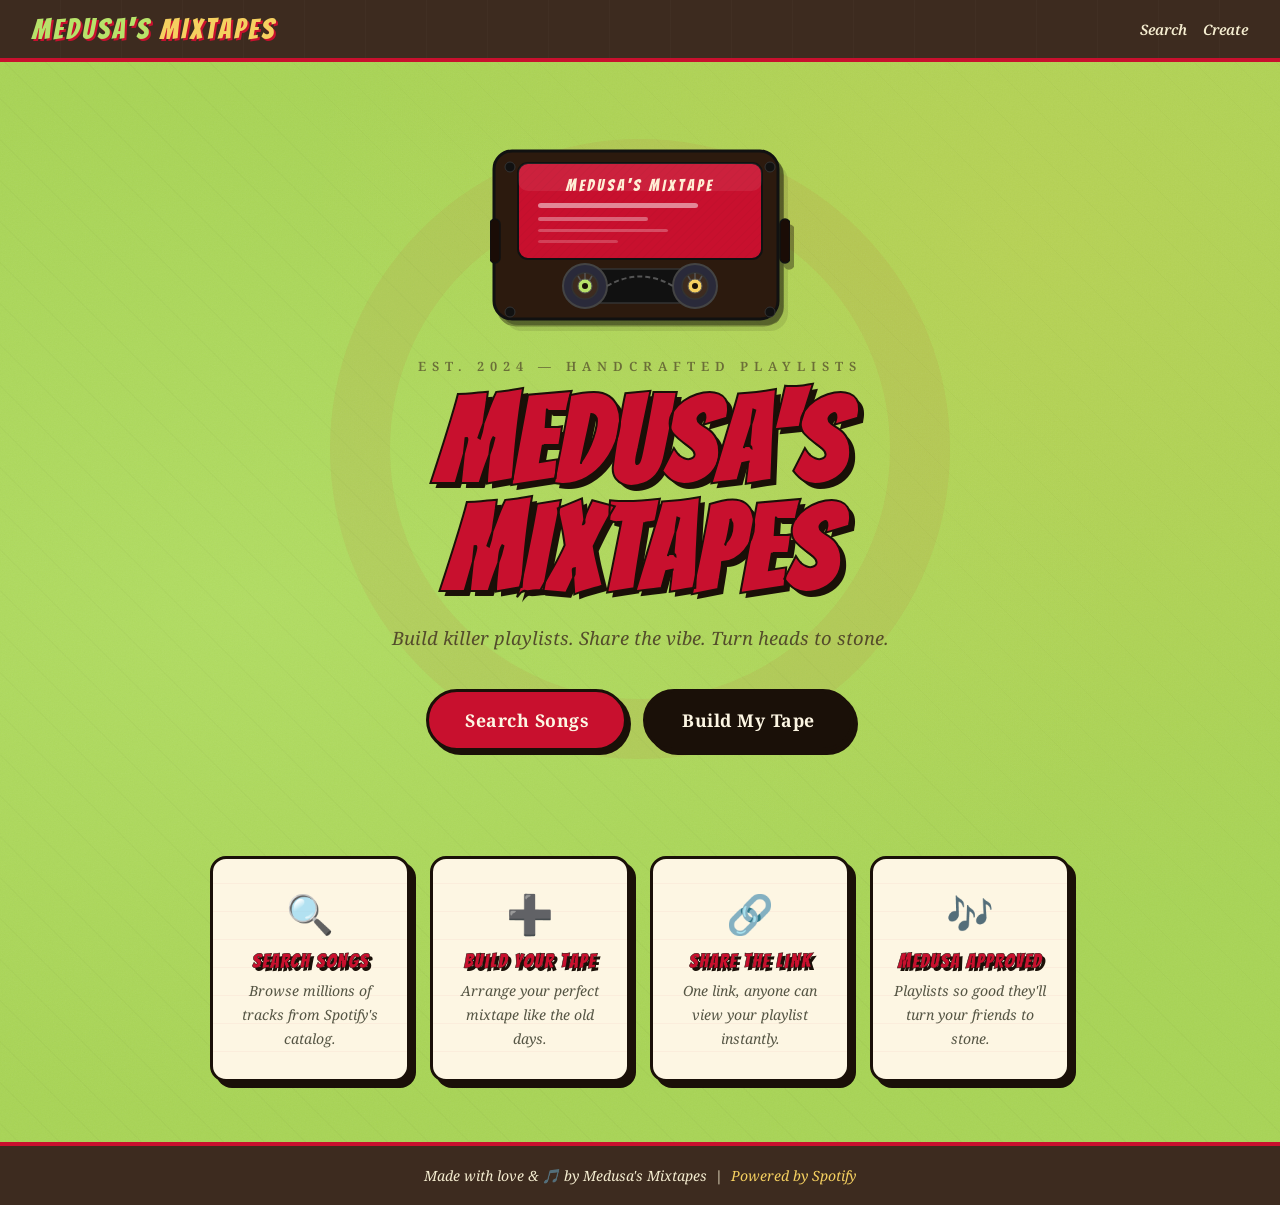
==== index.html @ c4746d51 "Add files via upload" ====
<!DOCTYPE html>
<html lang="en">
<head>
  <meta charset="UTF-8"/>
  <meta name="viewport" content="width=device-width, initial-scale=1.0"/>
  <title>MEDUSA'S MIXTAPES</title>
  <link rel="stylesheet" href="style.css"/>
  <style>
    .hero {
      min-height: 86vh;
      display: flex;
      flex-direction: column;
      align-items: center;
      justify-content: center;
      text-align: center;
      padding: 40px 20px;
      position: relative;
      overflow: hidden;
    }
    .hero::before {
      content: '';
      position: absolute;
      width: 500px; height: 500px;
      border-radius: 50%;
      border: 60px solid rgba(200,16,46,0.06);
      top: 50%; left: 50%;
      transform: translate(-50%, -50%);
      pointer-events: none;
    }
    .hero > * { position: relative; z-index: 1; }

    .hero-eyebrow {
      font-family: 'Noto Serif', serif;
      font-size: 0.8rem;
      font-weight: 600;
      letter-spacing: 6px;
      text-transform: uppercase;
      color: var(--tape-brown);
      opacity: 0.6;
      margin-bottom: 10px;
    }
    .hero-title {
      font-family: 'Bangers', cursive;
      font-size: clamp(3.8rem, 13vw, 7.5rem);
      line-height: 0.9;
      text-transform: uppercase;
      color: var(--red);
      -webkit-text-stroke: 2px var(--black);
      text-shadow: 5px 5px 0 var(--black);
      margin-bottom: 18px;
      animation: titleDrop 0.6s cubic-bezier(0.175,0.885,0.32,1.275) both;
    }
    @keyframes titleDrop {
      from { opacity: 0; transform: translateY(-40px) scale(0.9); }
      to   { opacity: 1; transform: translateY(0) scale(1); }
    }
    .hero-sub {
      font-family: 'Noto Serif', serif;
      font-style: italic;
      font-size: clamp(0.9rem, 2.5vw, 1.15rem);
      color: var(--tape-brown);
      margin-bottom: 36px;
      opacity: 0.8;
    }
    .hero-actions { display: flex; gap: 16px; flex-wrap: wrap; justify-content: center; }

    .cassette-hero {
      margin: 0 auto 24px;
      animation: float 4s ease-in-out infinite;
      filter: drop-shadow(4px 6px 0px rgba(26,16,8,0.4));
    }
    @keyframes float {
      0%,100% { transform: translateY(0) rotate(-2deg); }
      50%      { transform: translateY(-18px) rotate(2deg); }
    }

    .features {
      display: grid;
      grid-template-columns: repeat(auto-fit, minmax(200px, 1fr));
      gap: 20px;
      padding: 20px 20px 60px;
      max-width: 900px;
      margin: 0 auto;
    }
    .feature-card {
      background: var(--white);
      border: 3px solid var(--black);
      border-radius: 16px;
      padding: 28px 20px;
      text-align: center;
      box-shadow: var(--shadow-lg);
      transition: transform 0.2s;
      background-image: repeating-linear-gradient(
        0deg, transparent, transparent 27px,
        rgba(200,16,46,0.04) 27px, rgba(200,16,46,0.04) 28px
      );
    }
    .feature-card:hover { transform: translate(-3px, -3px); box-shadow: 9px 9px 0 var(--black); }
    .feature-card .icon { font-size: 2.4rem; margin-bottom: 12px; }
    .feature-card h3 { font-size: 1.2rem; margin-bottom: 8px; -webkit-text-stroke: 0.5px var(--black); }
    .feature-card p { font-size: 0.88rem; color: #554; font-style: italic; }

    .footer-strip {
      background: var(--tape-brown);
      color: var(--cream);
      text-align: center;
      padding: 20px;
      font-size: 0.88rem;
      font-style: italic;
      border-top: 4px solid var(--red);
    }
    .footer-strip a { color: var(--yellow); text-decoration: none; }
  </style>
</head>
<body>

<nav class="navbar">
  <a class="navbar-brand" href="index.html">MEDUSA'S <span>MIXTAPES</span></a>
  <ul class="nav-links">
    <li><a href="library.html">Search</a></li>
    <li><a href="create.html">Create</a></li>
  </ul>
</nav>

<section class="hero">
  <svg class="cassette-hero" width="300" height="185" viewBox="0 0 300 185" fill="none">
    <rect x="10" y="10" width="284" height="168" rx="18" fill="rgba(0,0,0,0.25)"/>
    <rect x="4" y="4" width="284" height="168" rx="18" fill="#2C1A0E" stroke="#111" stroke-width="3"/>
    <rect x="28" y="16" width="244" height="96" rx="10" fill="#C8102E" stroke="#111" stroke-width="2"/>
    <defs>
      <pattern id="hatch" width="6" height="6" patternTransform="rotate(45)" patternUnits="userSpaceOnUse">
        <line x1="0" y1="0" x2="0" y2="6" stroke="#000" stroke-width="1"/>
      </pattern>
    </defs>
    <rect x="28" y="16" width="244" height="96" rx="10" fill="url(#hatch)" opacity="0.06"/>
    <rect x="28" y="16" width="244" height="28" rx="10" fill="rgba(255,255,255,0.07)"/>
    <text x="150" y="44" text-anchor="middle" font-family="Bangers,cursive" font-size="16" fill="#FFEED5" letter-spacing="3">MEDUSA'S MIXTAPE</text>
    <rect x="48" y="56" width="160" height="5" rx="3" fill="rgba(255,255,255,0.5)"/>
    <rect x="48" y="70" width="110" height="4" rx="2" fill="rgba(255,255,255,0.35)"/>
    <rect x="48" y="82" width="130" height="3" rx="2" fill="rgba(255,255,255,0.25)"/>
    <rect x="48" y="93" width="80" height="3" rx="2" fill="rgba(255,255,255,0.2)"/>
    <rect x="0" y="72" width="10" height="44" rx="5" fill="#1a0c06" stroke="#111" stroke-width="1.5"/>
    <rect x="290" y="72" width="10" height="44" rx="5" fill="#1a0c06" stroke="#111" stroke-width="1.5"/>
    <rect x="90" y="122" width="120" height="34" rx="8" fill="#111" stroke="#333" stroke-width="1.5"/>
    <circle cx="95" cy="139" r="22" fill="#2a2a3a" stroke="#444" stroke-width="2"/>
    <circle cx="95" cy="139" r="13" fill="#3D2B1F" stroke="#333" stroke-width="1.5"/>
    <circle cx="95" cy="139" r="7" fill="#B7E26A" stroke="#555" stroke-width="1"/>
    <circle cx="95" cy="139" r="3" fill="#1a1008"/>
    <line x1="95" y1="126" x2="95" y2="132" stroke="#555" stroke-width="1.5"/>
    <line x1="88" y1="129" x2="91" y2="134" stroke="#555" stroke-width="1.5"/>
    <line x1="102" y1="129" x2="99" y2="134" stroke="#555" stroke-width="1.5"/>
    <circle cx="205" cy="139" r="22" fill="#2a2a3a" stroke="#444" stroke-width="2"/>
    <circle cx="205" cy="139" r="13" fill="#3D2B1F" stroke="#333" stroke-width="1.5"/>
    <circle cx="205" cy="139" r="7" fill="#F5D060" stroke="#555" stroke-width="1"/>
    <circle cx="205" cy="139" r="3" fill="#1a1008"/>
    <line x1="205" y1="126" x2="205" y2="132" stroke="#555" stroke-width="1.5"/>
    <line x1="198" y1="129" x2="201" y2="134" stroke="#555" stroke-width="1.5"/>
    <line x1="212" y1="129" x2="209" y2="134" stroke="#555" stroke-width="1.5"/>
    <path d="M117 139 Q150 120 183 139" stroke="#555" stroke-width="2" fill="none" stroke-dasharray="5 3"/>
    <circle cx="20" cy="20" r="5" fill="#111" stroke="#333" stroke-width="1"/>
    <circle cx="280" cy="20" r="5" fill="#111" stroke="#333" stroke-width="1"/>
    <circle cx="20" cy="165" r="5" fill="#111" stroke="#333" stroke-width="1"/>
    <circle cx="280" cy="165" r="5" fill="#111" stroke="#333" stroke-width="1"/>
  </svg>

  <p class="hero-eyebrow">est. 2024 — handcrafted playlists</p>
  <h1 class="hero-title">MEDUSA'S<br/>MIXTAPES</h1>
  <p class="hero-sub">Build killer playlists. Share the vibe. Turn heads to stone.</p>
  <div class="hero-actions">
    <a href="library.html" class="btn btn-red btn-lg">Search Songs</a>
    <a href="create.html" class="btn btn-black btn-lg">Build My Tape</a>
  </div>
</section>

<section class="features">
  <div class="feature-card">
    <div class="icon">🔍</div>
    <h3>Search Songs</h3>
    <p>Browse millions of tracks from Spotify's catalog.</p>
  </div>
  <div class="feature-card">
    <div class="icon">➕</div>
    <h3>Build Your Tape</h3>
    <p>Arrange your perfect mixtape like the old days.</p>
  </div>
  <div class="feature-card">
    <div class="icon">🔗</div>
    <h3>Share the Link</h3>
    <p>One link, anyone can view your playlist instantly.</p>
  </div>
  <div class="feature-card">
    <div class="icon">🎶</div>
    <h3>Medusa Approved</h3>
    <p>Playlists so good they'll turn your friends to stone.</p>
  </div>
</section>

<footer class="footer-strip">
  Made with love &amp; 🎵 by Medusa's Mixtapes &nbsp;|&nbsp;
  <a href="https://developer.spotify.com" target="_blank">Powered by Spotify</a>
</footer>
</body>
</html>
---- style.css ----
/* ============================================
   MEDUSA'S MIXTAPES — Global Stylesheet
   Vintage cassette aesthetic, Noto Serif
   ============================================ */

@import url('https://fonts.googleapis.com/css2?family=Bangers&family=Permanent+Marker&family=Noto+Serif:ital,wght@0,400;0,600;0,700;1,400;1,600&display=swap');

:root {
  --green: #B7E26A;
  --green-dark: #96cc45;
  --red: #C8102E;
  --red-dark: #a00d24;
  --black: #1a1008;
  --white: #FDF6E3;
  --yellow: #F5D060;
  --orange: #E07B39;
  --purple: #6B3FA0;
  --pink: #D4547A;
  --cream: #F5EDD0;
  --tape-brown: #3D2B1F;
  --border: 3px solid #1a1008;
  --shadow: 4px 4px 0px #1a1008;
  --shadow-lg: 6px 6px 0px #1a1008;
}

* { margin: 0; padding: 0; box-sizing: border-box; }

body {
  /* Vintage warm green with paper grain texture overlay */
  background-color: #A8D455;
  background-image:
    url("data:image/svg+xml,%3Csvg xmlns='http://www.w3.org/2000/svg' width='400' height='400'%3E%3Cfilter id='n'%3E%3CfeTurbulence type='fractalNoise' baseFrequency='0.75' numOctaves='4' stitchTiles='stitch'/%3E%3CfeColorMatrix type='saturate' values='0'/%3E%3C/filter%3E%3Crect width='400' height='400' filter='url(%23n)' opacity='0.07'/%3E%3C/svg%3E"),
    repeating-linear-gradient(
      45deg,
      transparent,
      transparent 28px,
      rgba(0,0,0,0.018) 28px,
      rgba(0,0,0,0.018) 29px
    ),
    radial-gradient(ellipse at 20% 50%, rgba(183,226,106,0.6) 0%, transparent 60%),
    radial-gradient(ellipse at 80% 20%, rgba(240,200,80,0.2) 0%, transparent 50%);
  font-family: 'Noto Serif', Georgia, serif;
  color: var(--black);
  min-height: 100vh;
}

/* ---- Typography ---- */
h1, h2, h3 {
  font-family: 'Bangers', cursive;
  letter-spacing: 2px;
  color: var(--red);
  -webkit-text-stroke: 1px var(--black);
  text-shadow: 3px 3px 0 var(--black);
}

h1 { font-size: clamp(2.5rem, 8vw, 5rem); }
h2 { font-size: clamp(1.8rem, 5vw, 3rem); }
h3 { font-size: 1.4rem; }

p { font-size: 1rem; line-height: 1.7; }

/* ---- Buttons ---- */
.btn {
  display: inline-block;
  font-family: 'Noto Serif', serif;
  font-weight: 700;
  font-size: 0.95rem;
  padding: 12px 24px;
  border: var(--border);
  border-radius: 50px;
  cursor: pointer;
  text-decoration: none;
  text-align: center;
  transition: transform 0.1s, box-shadow 0.1s;
  box-shadow: var(--shadow);
  letter-spacing: 0.5px;
}
.btn:hover { transform: translate(-2px, -2px); box-shadow: var(--shadow-lg); }
.btn:active { transform: translate(2px, 2px); box-shadow: 2px 2px 0 #1a1008; }
.btn-red { background: var(--red); color: var(--white); }
.btn-red:hover { background: var(--red-dark); }
.btn-yellow { background: var(--yellow); color: var(--black); }
.btn-black { background: var(--black); color: var(--white); }
.btn-white { background: var(--white); color: var(--black); }
.btn-green { background: var(--green-dark); color: var(--black); }
.btn-sm { padding: 6px 16px; font-size: 0.82rem; }
.btn-lg { padding: 16px 36px; font-size: 1.1rem; }

/* ---- Navbar ---- */
.navbar {
  background: var(--tape-brown);
  padding: 14px 32px;
  display: flex;
  align-items: center;
  justify-content: space-between;
  border-bottom: 4px solid var(--red);
  position: sticky;
  top: 0;
  z-index: 100;
  /* subtle wood grain texture on nav */
  background-image: repeating-linear-gradient(
    90deg,
    transparent,
    transparent 60px,
    rgba(255,255,255,0.02) 60px,
    rgba(255,255,255,0.02) 61px
  );
}

.navbar-brand {
  font-family: 'Bangers', cursive;
  font-size: 1.8rem;
  color: var(--green);
  text-decoration: none;
  letter-spacing: 3px;
  text-shadow: 2px 2px 0 var(--red);
  text-transform: uppercase;
}
.navbar-brand span { color: var(--yellow); }

.nav-links { display: flex; gap: 16px; list-style: none; }
.nav-links a {
  color: var(--cream);
  text-decoration: none;
  font-weight: 600;
  font-size: 0.9rem;
  font-style: italic;
  transition: color 0.2s;
}
.nav-links a:hover { color: var(--yellow); }

/* ---- Container ---- */
.container { max-width: 960px; margin: 0 auto; padding: 32px 20px; }

/* ---- Cards ---- */
.card {
  background: var(--white);
  border: var(--border);
  border-radius: 16px;
  padding: 24px;
  box-shadow: var(--shadow-lg);
}

/* ---- Song Item ---- */
.song-item {
  display: flex;
  align-items: center;
  gap: 14px;
  background: var(--white);
  border: 2px solid var(--black);
  border-radius: 12px;
  padding: 12px 16px;
  margin-bottom: 10px;
  box-shadow: 3px 3px 0 var(--black);
  transition: transform 0.15s;
}
.song-item:hover { transform: translate(-2px, -2px); box-shadow: 5px 5px 0 var(--black); }
.song-item img { width: 54px; height: 54px; border-radius: 8px; border: 2px solid var(--black); object-fit: cover; flex-shrink: 0; }
.song-info { flex: 1; min-width: 0; }
.song-name { font-weight: 700; font-size: 0.95rem; white-space: nowrap; overflow: hidden; text-overflow: ellipsis; }
.song-artist { font-size: 0.82rem; color: #665; font-style: italic; }

/* ---- Input Fields ---- */
.input-field {
  width: 100%;
  padding: 12px 20px;
  border: var(--border);
  border-radius: 50px;
  font-family: 'Noto Serif', serif;
  font-size: 1rem;
  outline: none;
  box-shadow: var(--shadow);
  background: var(--white);
  transition: box-shadow 0.2s;
}
.input-field:focus { box-shadow: var(--shadow-lg); }

.search-row { display: flex; gap: 12px; margin-bottom: 28px; }

/* ---- Badge ---- */
.badge {
  display: inline-block;
  background: var(--yellow);
  border: 2px solid var(--black);
  border-radius: 50px;
  padding: 4px 12px;
  font-weight: 700;
  font-size: 0.8rem;
  box-shadow: 2px 2px 0 #1a1008;
}
.badge-red { background: var(--red); color: #fff; }

/* ---- Toast ---- */
.toast {
  position: fixed;
  bottom: 32px;
  right: 32px;
  background: var(--tape-brown);
  color: var(--yellow);
  font-weight: 700;
  font-style: italic;
  padding: 14px 24px;
  border-radius: 12px;
  border: 2px solid var(--yellow);
  box-shadow: var(--shadow-lg);
  z-index: 999;
  opacity: 0;
  transform: translateY(20px);
  transition: all 0.3s ease;
  pointer-events: none;
  font-family: 'Noto Serif', serif;
}
.toast.show { opacity: 1; transform: translateY(0); }

/* ---- Divider ---- */
.divider { border: none; border-top: 3px dashed rgba(26,16,8,0.25); margin: 24px 0; }

/* ---- Empty State ---- */
.empty-state { text-align: center; padding: 40px 20px; opacity: 0.5; font-size: 1.1rem; font-style: italic; }

/* ---- Spinner ---- */
.spinner {
  display: inline-block; width: 24px; height: 24px;
  border: 3px solid var(--black); border-top-color: var(--red);
  border-radius: 50%; animation: spin 0.8s linear infinite;
  vertical-align: middle; margin-right: 8px;
}
@keyframes spin { to { transform: rotate(360deg); } }

@media (max-width: 600px) {
  .search-row { flex-direction: column; }
  .navbar { padding: 12px 16px; }
  .nav-links { gap: 10px; }
}
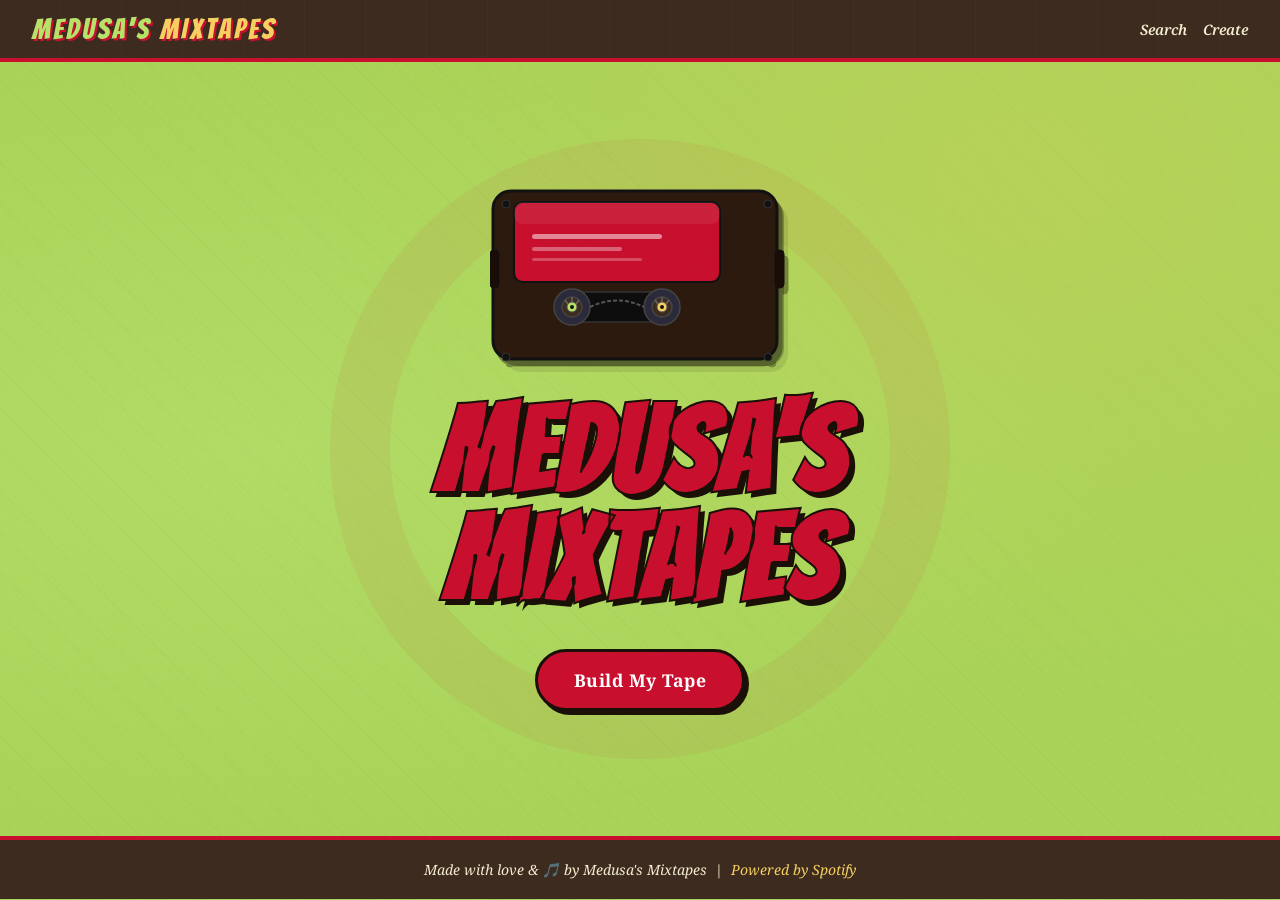
==== commit 8680e495: "Update index.html" ====
--- a/index.html
+++ b/index.html
@@ -29,16 +29,6 @@
     }
     .hero > * { position: relative; z-index: 1; }
 
-    .hero-eyebrow {
-      font-family: 'Noto Serif', serif;
-      font-size: 0.8rem;
-      font-weight: 600;
-      letter-spacing: 6px;
-      text-transform: uppercase;
-      color: var(--tape-brown);
-      opacity: 0.6;
-      margin-bottom: 10px;
-    }
     .hero-title {
       font-family: 'Bangers', cursive;
       font-size: clamp(3.8rem, 13vw, 7.5rem);
@@ -47,21 +37,14 @@
       color: var(--red);
       -webkit-text-stroke: 2px var(--black);
       text-shadow: 5px 5px 0 var(--black);
-      margin-bottom: 18px;
+      margin-bottom: 36px;
       animation: titleDrop 0.6s cubic-bezier(0.175,0.885,0.32,1.275) both;
     }
     @keyframes titleDrop {
       from { opacity: 0; transform: translateY(-40px) scale(0.9); }
       to   { opacity: 1; transform: translateY(0) scale(1); }
     }
-    .hero-sub {
-      font-family: 'Noto Serif', serif;
-      font-style: italic;
-      font-size: clamp(0.9rem, 2.5vw, 1.15rem);
-      color: var(--tape-brown);
-      margin-bottom: 36px;
-      opacity: 0.8;
-    }
+
     .hero-actions { display: flex; gap: 16px; flex-wrap: wrap; justify-content: center; }
 
     .cassette-hero {
@@ -70,35 +53,9 @@
       filter: drop-shadow(4px 6px 0px rgba(26,16,8,0.4));
     }
     @keyframes float {
-      0%,100% { transform: translateY(0) rotate(-2deg); }
-      50%      { transform: translateY(-18px) rotate(2deg); }
+      0%,100% { transform: translateY(0) rotate(-1.5deg); }
+      50%      { transform: translateY(-18px) rotate(1.5deg); }
     }
-
-    .features {
-      display: grid;
-      grid-template-columns: repeat(auto-fit, minmax(200px, 1fr));
-      gap: 20px;
-      padding: 20px 20px 60px;
-      max-width: 900px;
-      margin: 0 auto;
-    }
-    .feature-card {
-      background: var(--white);
-      border: 3px solid var(--black);
-      border-radius: 16px;
-      padding: 28px 20px;
-      text-align: center;
-      box-shadow: var(--shadow-lg);
-      transition: transform 0.2s;
-      background-image: repeating-linear-gradient(
-        0deg, transparent, transparent 27px,
-        rgba(200,16,46,0.04) 27px, rgba(200,16,46,0.04) 28px
-      );
-    }
-    .feature-card:hover { transform: translate(-3px, -3px); box-shadow: 9px 9px 0 var(--black); }
-    .feature-card .icon { font-size: 2.4rem; margin-bottom: 12px; }
-    .feature-card h3 { font-size: 1.2rem; margin-bottom: 8px; -webkit-text-stroke: 0.5px var(--black); }
-    .feature-card p { font-size: 0.88rem; color: #554; font-style: italic; }
 
     .footer-strip {
       background: var(--tape-brown);
@@ -125,73 +82,46 @@
 <section class="hero">
   <svg class="cassette-hero" width="300" height="185" viewBox="0 0 300 185" fill="none">
     <rect x="10" y="10" width="284" height="168" rx="18" fill="rgba(0,0,0,0.25)"/>
-    <rect x="4" y="4" width="284" height="168" rx="18" fill="#2C1A0E" stroke="#111" stroke-width="3"/>
-    <rect x="28" y="16" width="244" height="96" rx="10" fill="#C8102E" stroke="#111" stroke-width="2"/>
+    <rect x="3" y="3" width="284" height="168" rx="18" fill="#2C1A0E" stroke="#111" stroke-width="3"/>
+    <rect x="24" y="14" width="206" height="80" rx="9" fill="#C8102E" stroke="#111" stroke-width="2"/>
     <defs>
       <pattern id="hatch" width="6" height="6" patternTransform="rotate(45)" patternUnits="userSpaceOnUse">
         <line x1="0" y1="0" x2="0" y2="6" stroke="#000" stroke-width="1"/>
       </pattern>
     </defs>
-    <rect x="28" y="16" width="244" height="96" rx="10" fill="url(#hatch)" opacity="0.06"/>
-    <rect x="28" y="16" width="244" height="28" rx="10" fill="rgba(255,255,255,0.07)"/>
-    <text x="150" y="44" text-anchor="middle" font-family="Bangers,cursive" font-size="16" fill="#FFEED5" letter-spacing="3">MEDUSA'S MIXTAPE</text>
-    <rect x="48" y="56" width="160" height="5" rx="3" fill="rgba(255,255,255,0.5)"/>
-    <rect x="48" y="70" width="110" height="4" rx="2" fill="rgba(255,255,255,0.35)"/>
-    <rect x="48" y="82" width="130" height="3" rx="2" fill="rgba(255,255,255,0.25)"/>
-    <rect x="48" y="93" width="80" height="3" rx="2" fill="rgba(255,255,255,0.2)"/>
-    <rect x="0" y="72" width="10" height="44" rx="5" fill="#1a0c06" stroke="#111" stroke-width="1.5"/>
-    <rect x="290" y="72" width="10" height="44" rx="5" fill="#1a0c06" stroke="#111" stroke-width="1.5"/>
-    <rect x="90" y="122" width="120" height="34" rx="8" fill="#111" stroke="#333" stroke-width="1.5"/>
-    <circle cx="95" cy="139" r="22" fill="#2a2a3a" stroke="#444" stroke-width="2"/>
-    <circle cx="95" cy="139" r="13" fill="#3D2B1F" stroke="#333" stroke-width="1.5"/>
-    <circle cx="95" cy="139" r="7" fill="#B7E26A" stroke="#555" stroke-width="1"/>
-    <circle cx="95" cy="139" r="3" fill="#1a1008"/>
-    <line x1="95" y1="126" x2="95" y2="132" stroke="#555" stroke-width="1.5"/>
-    <line x1="88" y1="129" x2="91" y2="134" stroke="#555" stroke-width="1.5"/>
-    <line x1="102" y1="129" x2="99" y2="134" stroke="#555" stroke-width="1.5"/>
-    <circle cx="205" cy="139" r="22" fill="#2a2a3a" stroke="#444" stroke-width="2"/>
-    <circle cx="205" cy="139" r="13" fill="#3D2B1F" stroke="#333" stroke-width="1.5"/>
-    <circle cx="205" cy="139" r="7" fill="#F5D060" stroke="#555" stroke-width="1"/>
-    <circle cx="205" cy="139" r="3" fill="#1a1008"/>
-    <line x1="205" y1="126" x2="205" y2="132" stroke="#555" stroke-width="1.5"/>
-    <line x1="198" y1="129" x2="201" y2="134" stroke="#555" stroke-width="1.5"/>
-    <line x1="212" y1="129" x2="209" y2="134" stroke="#555" stroke-width="1.5"/>
-    <path d="M117 139 Q150 120 183 139" stroke="#555" stroke-width="2" fill="none" stroke-dasharray="5 3"/>
-    <circle cx="20" cy="20" r="5" fill="#111" stroke="#333" stroke-width="1"/>
-    <circle cx="280" cy="20" r="5" fill="#111" stroke="#333" stroke-width="1"/>
-    <circle cx="20" cy="165" r="5" fill="#111" stroke="#333" stroke-width="1"/>
-    <circle cx="280" cy="165" r="5" fill="#111" stroke="#333" stroke-width="1"/>
+    <rect x="24" y="14" width="206" height="80" rx="9" fill="url(#hatch)" opacity="0.06"/>
+    <rect x="24" y="14" width="206" height="22" rx="9" fill="rgba(255,255,255,0.07)"/>
+    <rect x="42" y="46" width="130" height="5" rx="3" fill="rgba(255,255,255,0.5)"/>
+    <rect x="42" y="59" width="90" height="4" rx="2" fill="rgba(255,255,255,0.35)"/>
+    <rect x="42" y="70" width="110" height="3" rx="2" fill="rgba(255,255,255,0.25)"/>
+    <rect x="0" y="62" width="9" height="38" rx="4" fill="#1a0c06" stroke="#111" stroke-width="1"/>
+    <rect x="285" y="62" width="9" height="38" rx="4" fill="#1a0c06" stroke="#111" stroke-width="1"/>
+    <rect x="78" y="104" width="98" height="30" rx="7" fill="#0d0d0d" stroke="#333" stroke-width="1.5"/>
+    <circle cx="82" cy="119" r="18" fill="#2a2a3a" stroke="#444" stroke-width="1.5"/>
+    <circle cx="82" cy="119" r="10" fill="#3D2B1F" stroke="#444" stroke-width="1.5"/>
+    <circle cx="82" cy="119" r="5" fill="#B7E26A" stroke="#555" stroke-width="1"/>
+    <circle cx="82" cy="119" r="2" fill="#111"/>
+    <line x1="82" y1="109" x2="82" y2="114" stroke="#666" stroke-width="1.5"/>
+    <line x1="75" y1="112" x2="78" y2="116" stroke="#666" stroke-width="1.5"/>
+    <line x1="89" y1="112" x2="86" y2="116" stroke="#666" stroke-width="1.5"/>
+    <circle cx="172" cy="119" r="18" fill="#2a2a3a" stroke="#444" stroke-width="1.5"/>
+    <circle cx="172" cy="119" r="10" fill="#3D2B1F" stroke="#444" stroke-width="1.5"/>
+    <circle cx="172" cy="119" r="5" fill="#F5D060" stroke="#555" stroke-width="1"/>
+    <circle cx="172" cy="119" r="2" fill="#111"/>
+    <line x1="172" y1="109" x2="172" y2="114" stroke="#666" stroke-width="1.5"/>
+    <line x1="165" y1="112" x2="168" y2="116" stroke="#666" stroke-width="1.5"/>
+    <line x1="179" y1="112" x2="176" y2="116" stroke="#666" stroke-width="1.5"/>
+    <path d="M100 119 Q127 106 154 119" stroke="#555" stroke-width="2" fill="none" stroke-dasharray="4 2"/>
+    <circle cx="16" cy="16" r="4" fill="#111" stroke="#333"/>
+    <circle cx="278" cy="16" r="4" fill="#111" stroke="#333"/>
+    <circle cx="16" cy="169" r="4" fill="#111" stroke="#333"/>
+    <circle cx="278" cy="169" r="4" fill="#111" stroke="#333"/>
   </svg>
 
-  <p class="hero-eyebrow">est. 2024 — handcrafted playlists</p>
   <h1 class="hero-title">MEDUSA'S<br/>MIXTAPES</h1>
-  <p class="hero-sub">Build killer playlists. Share the vibe. Turn heads to stone.</p>
+
   <div class="hero-actions">
-    <a href="library.html" class="btn btn-red btn-lg">Search Songs</a>
-    <a href="create.html" class="btn btn-black btn-lg">Build My Tape</a>
-  </div>
-</section>
-
-<section class="features">
-  <div class="feature-card">
-    <div class="icon">🔍</div>
-    <h3>Search Songs</h3>
-    <p>Browse millions of tracks from Spotify's catalog.</p>
-  </div>
-  <div class="feature-card">
-    <div class="icon">➕</div>
-    <h3>Build Your Tape</h3>
-    <p>Arrange your perfect mixtape like the old days.</p>
-  </div>
-  <div class="feature-card">
-    <div class="icon">🔗</div>
-    <h3>Share the Link</h3>
-    <p>One link, anyone can view your playlist instantly.</p>
-  </div>
-  <div class="feature-card">
-    <div class="icon">🎶</div>
-    <h3>Medusa Approved</h3>
-    <p>Playlists so good they'll turn your friends to stone.</p>
+    <a href="create.html" class="btn btn-red btn-lg" style="background:var(--red);border-color:var(--black);color:#fff;">Build My Tape</a>
   </div>
 </section>
 
@@ -199,5 +129,6 @@
   Made with love &amp; 🎵 by Medusa's Mixtapes &nbsp;|&nbsp;
   <a href="https://developer.spotify.com" target="_blank">Powered by Spotify</a>
 </footer>
+
 </body>
 </html>
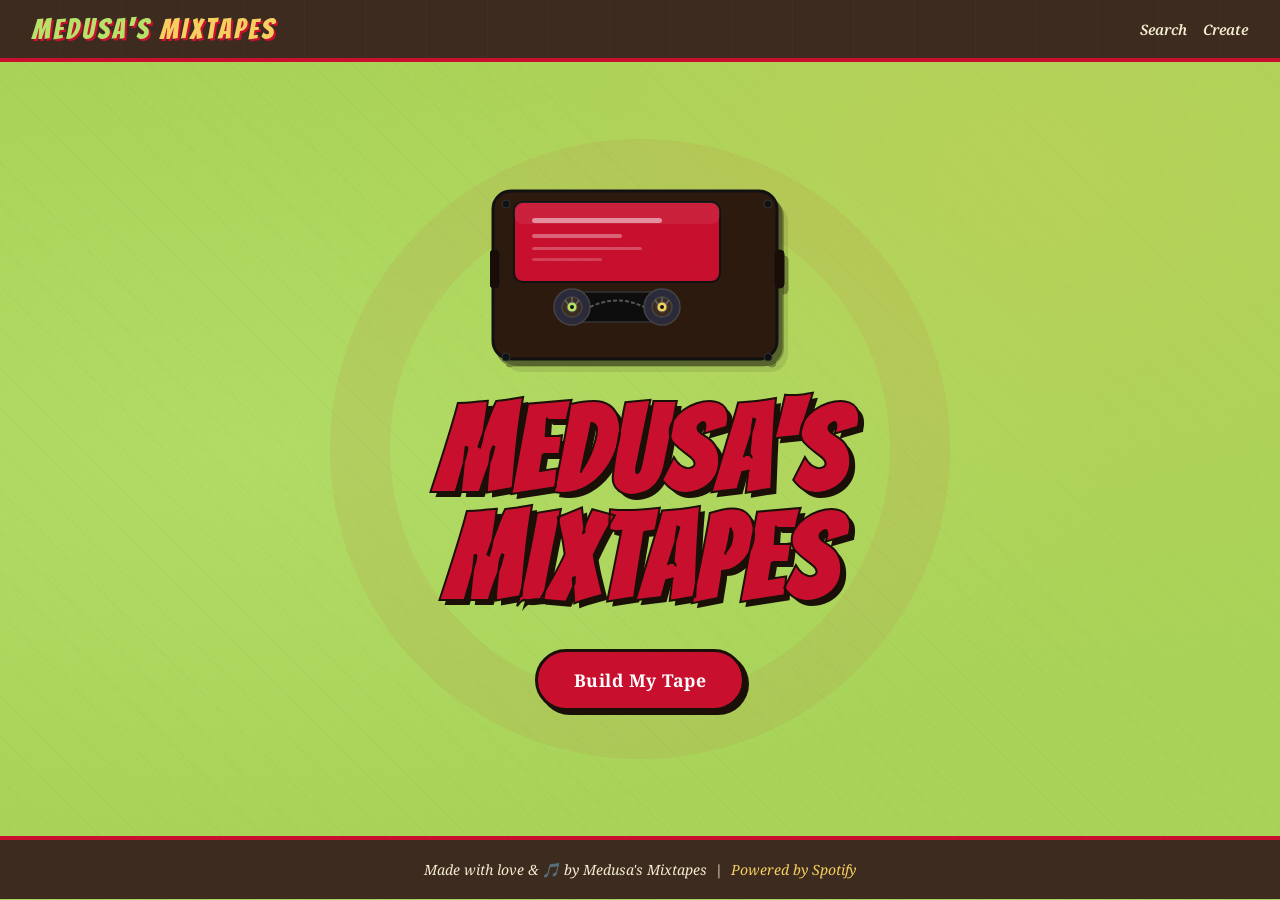
==== commit 29d3704e: "Update index.html" ====
--- a/index.html
+++ b/index.html
@@ -45,7 +45,12 @@
       to   { opacity: 1; transform: translateY(0) scale(1); }
     }
 
-    .hero-actions { display: flex; gap: 16px; flex-wrap: wrap; justify-content: center; }
+    .hero-actions {
+      display: flex;
+      gap: 16px;
+      flex-wrap: wrap;
+      justify-content: center;
+    }
 
     .cassette-hero {
       margin: 0 auto 24px;
@@ -80,9 +85,12 @@
 </nav>
 
 <section class="hero">
+
+  <!-- Cassette with no label text -->
   <svg class="cassette-hero" width="300" height="185" viewBox="0 0 300 185" fill="none">
     <rect x="10" y="10" width="284" height="168" rx="18" fill="rgba(0,0,0,0.25)"/>
     <rect x="3" y="3" width="284" height="168" rx="18" fill="#2C1A0E" stroke="#111" stroke-width="3"/>
+    <!-- Label area -->
     <rect x="24" y="14" width="206" height="80" rx="9" fill="#C8102E" stroke="#111" stroke-width="2"/>
     <defs>
       <pattern id="hatch" width="6" height="6" patternTransform="rotate(45)" patternUnits="userSpaceOnUse">
@@ -91,12 +99,17 @@
     </defs>
     <rect x="24" y="14" width="206" height="80" rx="9" fill="url(#hatch)" opacity="0.06"/>
     <rect x="24" y="14" width="206" height="22" rx="9" fill="rgba(255,255,255,0.07)"/>
-    <rect x="42" y="46" width="130" height="5" rx="3" fill="rgba(255,255,255,0.5)"/>
-    <rect x="42" y="59" width="90" height="4" rx="2" fill="rgba(255,255,255,0.35)"/>
-    <rect x="42" y="70" width="110" height="3" rx="2" fill="rgba(255,255,255,0.25)"/>
+    <!-- Decorative ruled lines only, no text -->
+    <rect x="42" y="30" width="130" height="5" rx="3" fill="rgba(255,255,255,0.5)"/>
+    <rect x="42" y="46" width="90" height="4" rx="2" fill="rgba(255,255,255,0.35)"/>
+    <rect x="42" y="59" width="110" height="3" rx="2" fill="rgba(255,255,255,0.25)"/>
+    <rect x="42" y="70" width="70" height="3" rx="2" fill="rgba(255,255,255,0.2)"/>
+    <!-- Side tabs -->
     <rect x="0" y="62" width="9" height="38" rx="4" fill="#1a0c06" stroke="#111" stroke-width="1"/>
     <rect x="285" y="62" width="9" height="38" rx="4" fill="#1a0c06" stroke="#111" stroke-width="1"/>
+    <!-- Window -->
     <rect x="78" y="104" width="98" height="30" rx="7" fill="#0d0d0d" stroke="#333" stroke-width="1.5"/>
+    <!-- Left reel -->
     <circle cx="82" cy="119" r="18" fill="#2a2a3a" stroke="#444" stroke-width="1.5"/>
     <circle cx="82" cy="119" r="10" fill="#3D2B1F" stroke="#444" stroke-width="1.5"/>
     <circle cx="82" cy="119" r="5" fill="#B7E26A" stroke="#555" stroke-width="1"/>
@@ -104,6 +117,7 @@
     <line x1="82" y1="109" x2="82" y2="114" stroke="#666" stroke-width="1.5"/>
     <line x1="75" y1="112" x2="78" y2="116" stroke="#666" stroke-width="1.5"/>
     <line x1="89" y1="112" x2="86" y2="116" stroke="#666" stroke-width="1.5"/>
+    <!-- Right reel -->
     <circle cx="172" cy="119" r="18" fill="#2a2a3a" stroke="#444" stroke-width="1.5"/>
     <circle cx="172" cy="119" r="10" fill="#3D2B1F" stroke="#444" stroke-width="1.5"/>
     <circle cx="172" cy="119" r="5" fill="#F5D060" stroke="#555" stroke-width="1"/>
@@ -111,7 +125,9 @@
     <line x1="172" y1="109" x2="172" y2="114" stroke="#666" stroke-width="1.5"/>
     <line x1="165" y1="112" x2="168" y2="116" stroke="#666" stroke-width="1.5"/>
     <line x1="179" y1="112" x2="176" y2="116" stroke="#666" stroke-width="1.5"/>
+    <!-- Tape path -->
     <path d="M100 119 Q127 106 154 119" stroke="#555" stroke-width="2" fill="none" stroke-dasharray="4 2"/>
+    <!-- Screw holes -->
     <circle cx="16" cy="16" r="4" fill="#111" stroke="#333"/>
     <circle cx="278" cy="16" r="4" fill="#111" stroke="#333"/>
     <circle cx="16" cy="169" r="4" fill="#111" stroke="#333"/>
@@ -121,8 +137,10 @@
   <h1 class="hero-title">MEDUSA'S<br/>MIXTAPES</h1>
 
   <div class="hero-actions">
-    <a href="create.html" class="btn btn-red btn-lg" style="background:var(--red);border-color:var(--black);color:#fff;">Build My Tape</a>
+    <!-- Points to library.html (search songs) first -->
+    <a href="library.html" class="btn btn-lg" style="background:var(--red);border:3px solid var(--black);color:#fff;box-shadow:4px 4px 0 var(--black);">Build My Tape</a>
   </div>
+
 </section>
 
 <footer class="footer-strip">
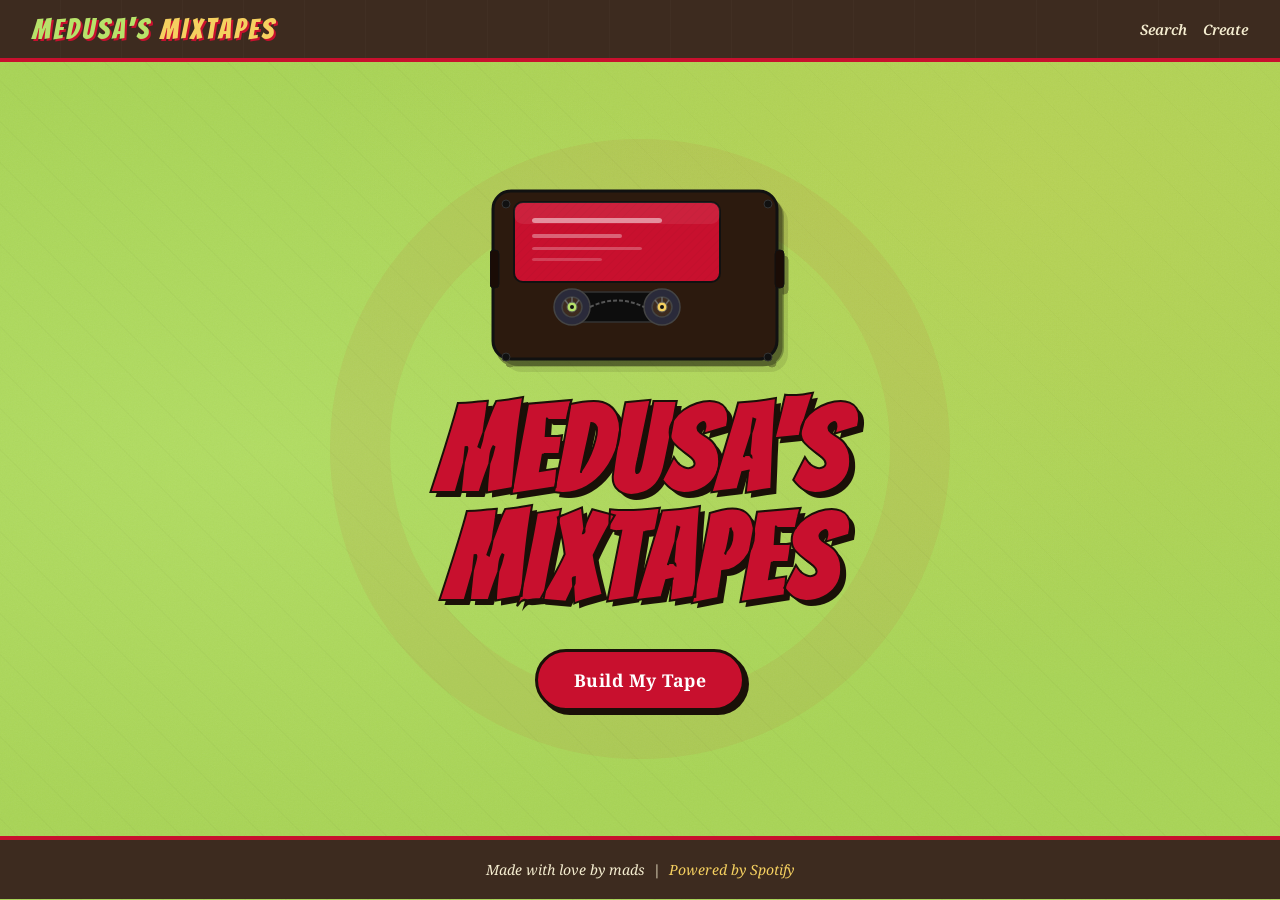
==== commit 9c197500: "Update index.html" ====
--- a/index.html
+++ b/index.html
@@ -144,7 +144,7 @@
 </section>
 
 <footer class="footer-strip">
-  Made with love &amp; 🎵 by Medusa's Mixtapes &nbsp;|&nbsp;
+  Made with love by mads &nbsp;|&nbsp;
   <a href="https://developer.spotify.com" target="_blank">Powered by Spotify</a>
 </footer>
 
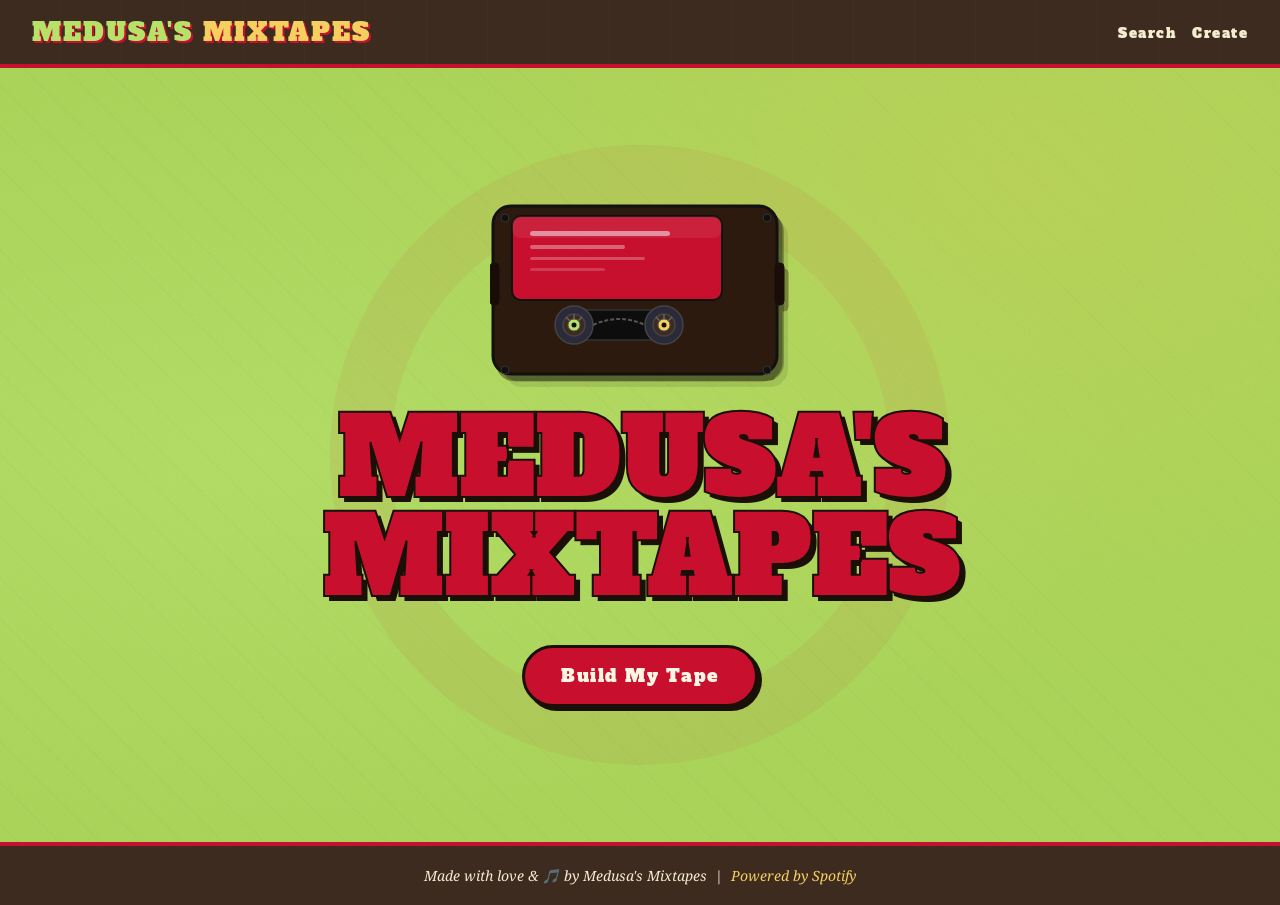
==== commit 578c1c95: "Update index.html" ====
--- a/index.html
+++ b/index.html
@@ -30,9 +30,9 @@
     .hero > * { position: relative; z-index: 1; }
 
     .hero-title {
-      font-family: 'Bangers', cursive;
-      font-size: clamp(3.8rem, 13vw, 7.5rem);
-      line-height: 0.9;
+      font-family: 'Alfa Slab One', serif;
+      font-size: clamp(3.2rem, 11vw, 6.5rem);
+      line-height: 0.95;
       text-transform: uppercase;
       color: var(--red);
       -webkit-text-stroke: 2px var(--black);
@@ -45,12 +45,7 @@
       to   { opacity: 1; transform: translateY(0) scale(1); }
     }
 
-    .hero-actions {
-      display: flex;
-      gap: 16px;
-      flex-wrap: wrap;
-      justify-content: center;
-    }
+    .hero-actions { display: flex; gap: 16px; flex-wrap: wrap; justify-content: center; }
 
     .cassette-hero {
       margin: 0 auto 24px;
@@ -85,66 +80,62 @@
 </nav>
 
 <section class="hero">
-
-  <!-- Cassette with no label text -->
+  <!-- Cassette SVG — no label text -->
   <svg class="cassette-hero" width="300" height="185" viewBox="0 0 300 185" fill="none">
     <rect x="10" y="10" width="284" height="168" rx="18" fill="rgba(0,0,0,0.25)"/>
     <rect x="3" y="3" width="284" height="168" rx="18" fill="#2C1A0E" stroke="#111" stroke-width="3"/>
-    <!-- Label area -->
-    <rect x="24" y="14" width="206" height="80" rx="9" fill="#C8102E" stroke="#111" stroke-width="2"/>
+    <rect x="22" y="13" width="210" height="84" rx="9" fill="#C8102E" stroke="#111" stroke-width="2"/>
     <defs>
       <pattern id="hatch" width="6" height="6" patternTransform="rotate(45)" patternUnits="userSpaceOnUse">
         <line x1="0" y1="0" x2="0" y2="6" stroke="#000" stroke-width="1"/>
       </pattern>
     </defs>
-    <rect x="24" y="14" width="206" height="80" rx="9" fill="url(#hatch)" opacity="0.06"/>
-    <rect x="24" y="14" width="206" height="22" rx="9" fill="rgba(255,255,255,0.07)"/>
-    <!-- Decorative ruled lines only, no text -->
-    <rect x="42" y="30" width="130" height="5" rx="3" fill="rgba(255,255,255,0.5)"/>
-    <rect x="42" y="46" width="90" height="4" rx="2" fill="rgba(255,255,255,0.35)"/>
-    <rect x="42" y="59" width="110" height="3" rx="2" fill="rgba(255,255,255,0.25)"/>
-    <rect x="42" y="70" width="70" height="3" rx="2" fill="rgba(255,255,255,0.2)"/>
+    <rect x="22" y="13" width="210" height="84" rx="9" fill="url(#hatch)" opacity="0.06"/>
+    <rect x="22" y="13" width="210" height="22" rx="9" fill="rgba(255,255,255,0.07)"/>
+    <!-- Ruled lines only, no text -->
+    <rect x="40" y="28" width="140" height="5" rx="3" fill="rgba(255,255,255,0.5)"/>
+    <rect x="40" y="42" width="95" height="4" rx="2" fill="rgba(255,255,255,0.35)"/>
+    <rect x="40" y="54" width="115" height="3" rx="2" fill="rgba(255,255,255,0.25)"/>
+    <rect x="40" y="65" width="75" height="3" rx="2" fill="rgba(255,255,255,0.18)"/>
     <!-- Side tabs -->
-    <rect x="0" y="62" width="9" height="38" rx="4" fill="#1a0c06" stroke="#111" stroke-width="1"/>
-    <rect x="285" y="62" width="9" height="38" rx="4" fill="#1a0c06" stroke="#111" stroke-width="1"/>
+    <rect x="0" y="60" width="9" height="42" rx="4" fill="#1a0c06" stroke="#111" stroke-width="1"/>
+    <rect x="285" y="60" width="9" height="42" rx="4" fill="#1a0c06" stroke="#111" stroke-width="1"/>
     <!-- Window -->
-    <rect x="78" y="104" width="98" height="30" rx="7" fill="#0d0d0d" stroke="#333" stroke-width="1.5"/>
+    <rect x="80" y="107" width="100" height="30" rx="7" fill="#0d0d0d" stroke="#333" stroke-width="1.5"/>
     <!-- Left reel -->
-    <circle cx="82" cy="119" r="18" fill="#2a2a3a" stroke="#444" stroke-width="1.5"/>
-    <circle cx="82" cy="119" r="10" fill="#3D2B1F" stroke="#444" stroke-width="1.5"/>
-    <circle cx="82" cy="119" r="5" fill="#B7E26A" stroke="#555" stroke-width="1"/>
-    <circle cx="82" cy="119" r="2" fill="#111"/>
-    <line x1="82" y1="109" x2="82" y2="114" stroke="#666" stroke-width="1.5"/>
-    <line x1="75" y1="112" x2="78" y2="116" stroke="#666" stroke-width="1.5"/>
-    <line x1="89" y1="112" x2="86" y2="116" stroke="#666" stroke-width="1.5"/>
+    <circle cx="84" cy="122" r="19" fill="#2a2a3a" stroke="#444" stroke-width="1.5"/>
+    <circle cx="84" cy="122" r="11" fill="#3D2B1F" stroke="#444" stroke-width="1.5"/>
+    <circle cx="84" cy="122" r="6" fill="#B7E26A" stroke="#555" stroke-width="1"/>
+    <circle cx="84" cy="122" r="2.5" fill="#111"/>
+    <line x1="84" y1="111" x2="84" y2="116" stroke="#666" stroke-width="1.5"/>
+    <line x1="76" y1="114" x2="80" y2="118" stroke="#666" stroke-width="1.5"/>
+    <line x1="92" y1="114" x2="88" y2="118" stroke="#666" stroke-width="1.5"/>
     <!-- Right reel -->
-    <circle cx="172" cy="119" r="18" fill="#2a2a3a" stroke="#444" stroke-width="1.5"/>
-    <circle cx="172" cy="119" r="10" fill="#3D2B1F" stroke="#444" stroke-width="1.5"/>
-    <circle cx="172" cy="119" r="5" fill="#F5D060" stroke="#555" stroke-width="1"/>
-    <circle cx="172" cy="119" r="2" fill="#111"/>
-    <line x1="172" y1="109" x2="172" y2="114" stroke="#666" stroke-width="1.5"/>
-    <line x1="165" y1="112" x2="168" y2="116" stroke="#666" stroke-width="1.5"/>
-    <line x1="179" y1="112" x2="176" y2="116" stroke="#666" stroke-width="1.5"/>
+    <circle cx="174" cy="122" r="19" fill="#2a2a3a" stroke="#444" stroke-width="1.5"/>
+    <circle cx="174" cy="122" r="11" fill="#3D2B1F" stroke="#444" stroke-width="1.5"/>
+    <circle cx="174" cy="122" r="6" fill="#F5D060" stroke="#555" stroke-width="1"/>
+    <circle cx="174" cy="122" r="2.5" fill="#111"/>
+    <line x1="174" y1="111" x2="174" y2="116" stroke="#666" stroke-width="1.5"/>
+    <line x1="166" y1="114" x2="170" y2="118" stroke="#666" stroke-width="1.5"/>
+    <line x1="182" y1="114" x2="178" y2="118" stroke="#666" stroke-width="1.5"/>
     <!-- Tape path -->
-    <path d="M100 119 Q127 106 154 119" stroke="#555" stroke-width="2" fill="none" stroke-dasharray="4 2"/>
+    <path d="M103 122 Q129 110 155 122" stroke="#555" stroke-width="2" fill="none" stroke-dasharray="4 2"/>
     <!-- Screw holes -->
-    <circle cx="16" cy="16" r="4" fill="#111" stroke="#333"/>
-    <circle cx="278" cy="16" r="4" fill="#111" stroke="#333"/>
-    <circle cx="16" cy="169" r="4" fill="#111" stroke="#333"/>
-    <circle cx="278" cy="169" r="4" fill="#111" stroke="#333"/>
+    <circle cx="15" cy="15" r="4" fill="#111" stroke="#333"/>
+    <circle cx="277" cy="15" r="4" fill="#111" stroke="#333"/>
+    <circle cx="15" cy="167" r="4" fill="#111" stroke="#333"/>
+    <circle cx="277" cy="167" r="4" fill="#111" stroke="#333"/>
   </svg>
 
   <h1 class="hero-title">MEDUSA'S<br/>MIXTAPES</h1>
 
   <div class="hero-actions">
-    <!-- Points to library.html (search songs) first -->
-    <a href="library.html" class="btn btn-lg" style="background:var(--red);border:3px solid var(--black);color:#fff;box-shadow:4px 4px 0 var(--black);">Build My Tape</a>
+    <a href="library.html" class="btn btn-red btn-lg">Build My Tape</a>
   </div>
-
 </section>
 
 <footer class="footer-strip">
-  Made with love by mads &nbsp;|&nbsp;
+  Made with love &amp; 🎵 by Medusa's Mixtapes &nbsp;|&nbsp;
   <a href="https://developer.spotify.com" target="_blank">Powered by Spotify</a>
 </footer>
 
--- a/style.css
+++ b/style.css
@@ -1,9 +1,9 @@
 /* ============================================
    MEDUSA'S MIXTAPES — Global Stylesheet
-   Vintage cassette aesthetic, Noto Serif
+   Vintage cassette aesthetic, Alfa Slab One
    ============================================ */
 
-@import url('https://fonts.googleapis.com/css2?family=Bangers&family=Permanent+Marker&family=Noto+Serif:ital,wght@0,400;0,600;0,700;1,400;1,600&display=swap');
+@import url('https://fonts.googleapis.com/css2?family=Alfa+Slab+One&family=Permanent+Marker&family=Noto+Serif:ital,wght@0,400;0,600;0,700;1,400;1,600&display=swap');
 
 :root {
   --green: #B7E26A;
@@ -26,17 +26,10 @@
 * { margin: 0; padding: 0; box-sizing: border-box; }
 
 body {
-  /* Vintage warm green with paper grain texture overlay */
   background-color: #A8D455;
   background-image:
     url("data:image/svg+xml,%3Csvg xmlns='http://www.w3.org/2000/svg' width='400' height='400'%3E%3Cfilter id='n'%3E%3CfeTurbulence type='fractalNoise' baseFrequency='0.75' numOctaves='4' stitchTiles='stitch'/%3E%3CfeColorMatrix type='saturate' values='0'/%3E%3C/filter%3E%3Crect width='400' height='400' filter='url(%23n)' opacity='0.07'/%3E%3C/svg%3E"),
-    repeating-linear-gradient(
-      45deg,
-      transparent,
-      transparent 28px,
-      rgba(0,0,0,0.018) 28px,
-      rgba(0,0,0,0.018) 29px
-    ),
+    repeating-linear-gradient(45deg, transparent, transparent 28px, rgba(0,0,0,0.018) 28px, rgba(0,0,0,0.018) 29px),
     radial-gradient(ellipse at 20% 50%, rgba(183,226,106,0.6) 0%, transparent 60%),
     radial-gradient(ellipse at 80% 20%, rgba(240,200,80,0.2) 0%, transparent 50%);
   font-family: 'Noto Serif', Georgia, serif;
@@ -46,7 +39,7 @@
 
 /* ---- Typography ---- */
 h1, h2, h3 {
-  font-family: 'Bangers', cursive;
+  font-family: 'Alfa Slab One', serif;
   letter-spacing: 2px;
   color: var(--red);
   -webkit-text-stroke: 1px var(--black);
@@ -62,8 +55,8 @@
 /* ---- Buttons ---- */
 .btn {
   display: inline-block;
-  font-family: 'Noto Serif', serif;
-  font-weight: 700;
+  font-family: 'Alfa Slab One', serif;
+  letter-spacing: 1.5px;
   font-size: 0.95rem;
   padding: 12px 24px;
   border: var(--border);
@@ -73,7 +66,6 @@
   text-align: center;
   transition: transform 0.1s, box-shadow 0.1s;
   box-shadow: var(--shadow);
-  letter-spacing: 0.5px;
 }
 .btn:hover { transform: translate(-2px, -2px); box-shadow: var(--shadow-lg); }
 .btn:active { transform: translate(2px, 2px); box-shadow: 2px 2px 0 #1a1008; }
@@ -83,7 +75,7 @@
 .btn-black { background: var(--black); color: var(--white); }
 .btn-white { background: var(--white); color: var(--black); }
 .btn-green { background: var(--green-dark); color: var(--black); }
-.btn-sm { padding: 6px 16px; font-size: 0.82rem; }
+.btn-sm { padding: 6px 16px; font-size: 0.78rem; }
 .btn-lg { padding: 16px 36px; font-size: 1.1rem; }
 
 /* ---- Navbar ---- */
@@ -97,34 +89,25 @@
   position: sticky;
   top: 0;
   z-index: 100;
-  /* subtle wood grain texture on nav */
-  background-image: repeating-linear-gradient(
-    90deg,
-    transparent,
-    transparent 60px,
-    rgba(255,255,255,0.02) 60px,
-    rgba(255,255,255,0.02) 61px
-  );
+  background-image: repeating-linear-gradient(90deg, transparent, transparent 60px, rgba(255,255,255,0.02) 60px, rgba(255,255,255,0.02) 61px);
 }
-
 .navbar-brand {
-  font-family: 'Bangers', cursive;
-  font-size: 1.8rem;
+  font-family: 'Alfa Slab One', serif;
+  font-size: 1.6rem;
   color: var(--green);
   text-decoration: none;
-  letter-spacing: 3px;
+  letter-spacing: 2px;
   text-shadow: 2px 2px 0 var(--red);
   text-transform: uppercase;
 }
 .navbar-brand span { color: var(--yellow); }
-
 .nav-links { display: flex; gap: 16px; list-style: none; }
 .nav-links a {
   color: var(--cream);
   text-decoration: none;
-  font-weight: 600;
-  font-size: 0.9rem;
-  font-style: italic;
+  font-family: 'Alfa Slab One', serif;
+  letter-spacing: 1.5px;
+  font-size: 0.85rem;
   transition: color 0.2s;
 }
 .nav-links a:hover { color: var(--yellow); }
@@ -133,26 +116,14 @@
 .container { max-width: 960px; margin: 0 auto; padding: 32px 20px; }
 
 /* ---- Cards ---- */
-.card {
-  background: var(--white);
-  border: var(--border);
-  border-radius: 16px;
-  padding: 24px;
-  box-shadow: var(--shadow-lg);
-}
+.card { background: var(--white); border: var(--border); border-radius: 16px; padding: 24px; box-shadow: var(--shadow-lg); }
 
 /* ---- Song Item ---- */
 .song-item {
-  display: flex;
-  align-items: center;
-  gap: 14px;
-  background: var(--white);
-  border: 2px solid var(--black);
-  border-radius: 12px;
-  padding: 12px 16px;
-  margin-bottom: 10px;
-  box-shadow: 3px 3px 0 var(--black);
-  transition: transform 0.15s;
+  display: flex; align-items: center; gap: 14px;
+  background: var(--white); border: 2px solid var(--black);
+  border-radius: 12px; padding: 12px 16px; margin-bottom: 10px;
+  box-shadow: 3px 3px 0 var(--black); transition: transform 0.15s;
 }
 .song-item:hover { transform: translate(-2px, -2px); box-shadow: 5px 5px 0 var(--black); }
 .song-item img { width: 54px; height: 54px; border-radius: 8px; border: 2px solid var(--black); object-fit: cover; flex-shrink: 0; }
@@ -162,53 +133,29 @@
 
 /* ---- Input Fields ---- */
 .input-field {
-  width: 100%;
-  padding: 12px 20px;
-  border: var(--border);
-  border-radius: 50px;
-  font-family: 'Noto Serif', serif;
-  font-size: 1rem;
-  outline: none;
-  box-shadow: var(--shadow);
-  background: var(--white);
-  transition: box-shadow 0.2s;
+  width: 100%; padding: 12px 20px; border: var(--border); border-radius: 50px;
+  font-family: 'Noto Serif', serif; font-size: 1rem; outline: none;
+  box-shadow: var(--shadow); background: var(--white); transition: box-shadow 0.2s;
 }
 .input-field:focus { box-shadow: var(--shadow-lg); }
-
 .search-row { display: flex; gap: 12px; margin-bottom: 28px; }
 
 /* ---- Badge ---- */
 .badge {
-  display: inline-block;
-  background: var(--yellow);
-  border: 2px solid var(--black);
-  border-radius: 50px;
-  padding: 4px 12px;
-  font-weight: 700;
-  font-size: 0.8rem;
-  box-shadow: 2px 2px 0 #1a1008;
+  display: inline-block; background: var(--yellow); border: 2px solid var(--black);
+  border-radius: 50px; padding: 4px 12px; font-weight: 700; font-size: 0.8rem;
+  box-shadow: 2px 2px 0 #1a1008; font-family: 'Alfa Slab One', serif;
 }
 .badge-red { background: var(--red); color: #fff; }
 
 /* ---- Toast ---- */
 .toast {
-  position: fixed;
-  bottom: 32px;
-  right: 32px;
-  background: var(--tape-brown);
-  color: var(--yellow);
-  font-weight: 700;
-  font-style: italic;
-  padding: 14px 24px;
-  border-radius: 12px;
-  border: 2px solid var(--yellow);
-  box-shadow: var(--shadow-lg);
-  z-index: 999;
-  opacity: 0;
-  transform: translateY(20px);
-  transition: all 0.3s ease;
-  pointer-events: none;
-  font-family: 'Noto Serif', serif;
+  position: fixed; bottom: 32px; right: 32px;
+  background: var(--tape-brown); color: var(--yellow);
+  font-family: 'Alfa Slab One', serif; letter-spacing: 1px;
+  padding: 14px 24px; border-radius: 12px; border: 2px solid var(--yellow);
+  box-shadow: var(--shadow-lg); z-index: 999; opacity: 0;
+  transform: translateY(20px); transition: all 0.3s ease; pointer-events: none;
 }
 .toast.show { opacity: 1; transform: translateY(0); }
 
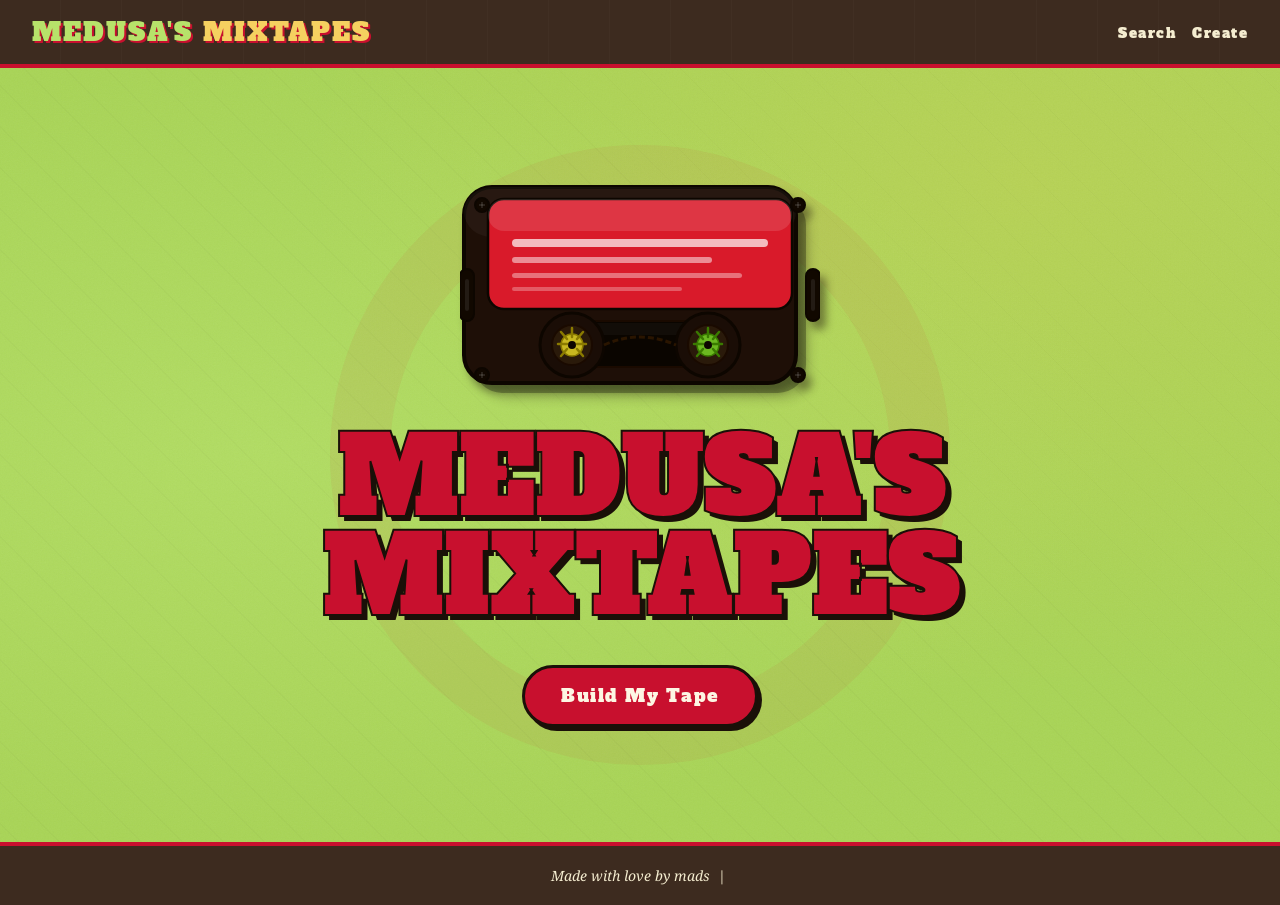
==== commit 2240291a: "Update index.html" ====
--- a/index.html
+++ b/index.html
@@ -47,15 +47,22 @@
 
     .hero-actions { display: flex; gap: 16px; flex-wrap: wrap; justify-content: center; }
 
+    /* Cassette floats AND tilts like the screenshot */
     .cassette-hero {
-      margin: 0 auto 24px;
-      animation: float 4s ease-in-out infinite;
-      filter: drop-shadow(4px 6px 0px rgba(26,16,8,0.4));
-    }
-    @keyframes float {
-      0%,100% { transform: translateY(0) rotate(-1.5deg); }
-      50%      { transform: translateY(-18px) rotate(1.5deg); }
-    }
+      margin: 0 auto 28px;
+      animation: cassetteFloat 3.5s ease-in-out infinite;
+      filter: drop-shadow(6px 8px 4px rgba(26,16,8,0.45));
+    }
+    @keyframes cassetteFloat {
+      0%   { transform: translateY(0px)   rotate(-8deg); }
+      50%  { transform: translateY(-20px) rotate(-6deg); }
+      100% { transform: translateY(0px)   rotate(-8deg); }
+    }
+
+    /* Reel spin animation */
+    .reel-l { transform-origin: 112px 162px; animation: reelSpin 2s linear infinite; }
+    .reel-r { transform-origin: 248px 162px; animation: reelSpin 2s linear infinite; }
+    @keyframes reelSpin { to { transform: rotate(360deg); } }
 
     .footer-strip {
       background: var(--tape-brown);
@@ -80,51 +87,114 @@
 </nav>
 
 <section class="hero">
-  <!-- Cassette SVG — no label text -->
-  <svg class="cassette-hero" width="300" height="185" viewBox="0 0 300 185" fill="none">
-    <rect x="10" y="10" width="284" height="168" rx="18" fill="rgba(0,0,0,0.25)"/>
-    <rect x="3" y="3" width="284" height="168" rx="18" fill="#2C1A0E" stroke="#111" stroke-width="3"/>
-    <rect x="22" y="13" width="210" height="84" rx="9" fill="#C8102E" stroke="#111" stroke-width="2"/>
-    <defs>
-      <pattern id="hatch" width="6" height="6" patternTransform="rotate(45)" patternUnits="userSpaceOnUse">
-        <line x1="0" y1="0" x2="0" y2="6" stroke="#000" stroke-width="1"/>
-      </pattern>
-    </defs>
-    <rect x="22" y="13" width="210" height="84" rx="9" fill="url(#hatch)" opacity="0.06"/>
-    <rect x="22" y="13" width="210" height="22" rx="9" fill="rgba(255,255,255,0.07)"/>
-    <!-- Ruled lines only, no text -->
-    <rect x="40" y="28" width="140" height="5" rx="3" fill="rgba(255,255,255,0.5)"/>
-    <rect x="40" y="42" width="95" height="4" rx="2" fill="rgba(255,255,255,0.35)"/>
-    <rect x="40" y="54" width="115" height="3" rx="2" fill="rgba(255,255,255,0.25)"/>
-    <rect x="40" y="65" width="75" height="3" rx="2" fill="rgba(255,255,255,0.18)"/>
-    <!-- Side tabs -->
-    <rect x="0" y="60" width="9" height="42" rx="4" fill="#1a0c06" stroke="#111" stroke-width="1"/>
-    <rect x="285" y="60" width="9" height="42" rx="4" fill="#1a0c06" stroke="#111" stroke-width="1"/>
-    <!-- Window -->
-    <rect x="80" y="107" width="100" height="30" rx="7" fill="#0d0d0d" stroke="#333" stroke-width="1.5"/>
-    <!-- Left reel -->
-    <circle cx="84" cy="122" r="19" fill="#2a2a3a" stroke="#444" stroke-width="1.5"/>
-    <circle cx="84" cy="122" r="11" fill="#3D2B1F" stroke="#444" stroke-width="1.5"/>
-    <circle cx="84" cy="122" r="6" fill="#B7E26A" stroke="#555" stroke-width="1"/>
-    <circle cx="84" cy="122" r="2.5" fill="#111"/>
-    <line x1="84" y1="111" x2="84" y2="116" stroke="#666" stroke-width="1.5"/>
-    <line x1="76" y1="114" x2="80" y2="118" stroke="#666" stroke-width="1.5"/>
-    <line x1="92" y1="114" x2="88" y2="118" stroke="#666" stroke-width="1.5"/>
-    <!-- Right reel -->
-    <circle cx="174" cy="122" r="19" fill="#2a2a3a" stroke="#444" stroke-width="1.5"/>
-    <circle cx="174" cy="122" r="11" fill="#3D2B1F" stroke="#444" stroke-width="1.5"/>
-    <circle cx="174" cy="122" r="6" fill="#F5D060" stroke="#555" stroke-width="1"/>
-    <circle cx="174" cy="122" r="2.5" fill="#111"/>
-    <line x1="174" y1="111" x2="174" y2="116" stroke="#666" stroke-width="1.5"/>
-    <line x1="166" y1="114" x2="170" y2="118" stroke="#666" stroke-width="1.5"/>
-    <line x1="182" y1="114" x2="178" y2="118" stroke="#666" stroke-width="1.5"/>
-    <!-- Tape path -->
-    <path d="M103 122 Q129 110 155 122" stroke="#555" stroke-width="2" fill="none" stroke-dasharray="4 2"/>
-    <!-- Screw holes -->
-    <circle cx="15" cy="15" r="4" fill="#111" stroke="#333"/>
-    <circle cx="277" cy="15" r="4" fill="#111" stroke="#333"/>
-    <circle cx="15" cy="167" r="4" fill="#111" stroke="#333"/>
-    <circle cx="277" cy="167" r="4" fill="#111" stroke="#333"/>
+
+  <!--
+    Cassette SVG — styled to match the reference image:
+    - Rounded rect body with thick dark border
+    - Bright red label with white ruled lines
+    - Large dark chunky reels with yellow/green hubs
+    - Side notch tabs
+    - Tape window cutout
+    - Slight tilt + float animation
+  -->
+  <svg class="cassette-hero" width="360" height="220" viewBox="0 0 360 220" fill="none" xmlns="http://www.w3.org/2000/svg">
+
+    <!-- Drop shadow layer -->
+    <rect x="14" y="14" width="332" height="196" rx="28" fill="rgba(0,0,0,0.28)"/>
+
+    <!-- Main cassette body — very dark brown like screenshot -->
+    <rect x="4" y="4" width="332" height="196" rx="28"
+      fill="#1E0F07" stroke="#0d0600" stroke-width="4"/>
+
+    <!-- Subtle body highlight at top -->
+    <rect x="4" y="4" width="332" height="50" rx="28" fill="rgba(255,255,255,0.04)"/>
+
+    <!-- === RED LABEL AREA === -->
+    <rect x="28" y="16" width="304" height="110" rx="16"
+      fill="#D91A2A" stroke="#0d0600" stroke-width="2.5"/>
+
+    <!-- Label shine at top -->
+    <rect x="28" y="16" width="304" height="32" rx="16" fill="rgba(255,255,255,0.12)"/>
+
+    <!-- White ruled lines on label (like the reference) -->
+    <rect x="52" y="56"  width="256" height="8"  rx="4" fill="rgba(255,255,255,0.70)"/>
+    <rect x="52" y="74"  width="200" height="6"  rx="3" fill="rgba(255,255,255,0.50)"/>
+    <rect x="52" y="90"  width="230" height="5"  rx="3" fill="rgba(255,255,255,0.38)"/>
+    <rect x="52" y="104" width="170" height="4"  rx="2" fill="rgba(255,255,255,0.28)"/>
+
+    <!-- === LEFT SIDE TAB (notch) === -->
+    <rect x="0" y="86" width="14" height="52" rx="7"
+      fill="#110800" stroke="#0d0600" stroke-width="2"/>
+    <!-- Tab detail line -->
+    <rect x="5" y="96" width="4" height="32" rx="2" fill="rgba(255,255,255,0.08)"/>
+
+    <!-- === RIGHT SIDE TAB === -->
+    <rect x="346" y="86" width="14" height="52" rx="7"
+      fill="#110800" stroke="#0d0600" stroke-width="2"/>
+    <rect x="351" y="96" width="4" height="32" rx="2" fill="rgba(255,255,255,0.08)"/>
+
+    <!-- === TAPE WINDOW CUTOUT === -->
+    <rect x="102" y="138" width="156" height="46" rx="12"
+      fill="#0a0500" stroke="#1a0a00" stroke-width="2"/>
+    <!-- Window inner highlight -->
+    <rect x="104" y="140" width="152" height="12" rx="6" fill="rgba(255,255,255,0.03)"/>
+
+    <!-- === LEFT REEL (animated) === -->
+    <g class="reel-l">
+      <!-- Outer reel ring -->
+      <circle cx="112" cy="162" r="32" fill="#1a0d06" stroke="#0d0600" stroke-width="3"/>
+      <!-- Middle ring -->
+      <circle cx="112" cy="162" r="20" fill="#2a1a0a" stroke="#1a0a00" stroke-width="2"/>
+      <!-- Hub — yellow/green like reference -->
+      <circle cx="112" cy="162" r="11" fill="#C8B820" stroke="#8a7a00" stroke-width="1.5"/>
+      <!-- Center hole -->
+      <circle cx="112" cy="162" r="4"  fill="#0d0600"/>
+      <!-- Spokes -->
+      <line x1="112" y1="145" x2="112" y2="154" stroke="#8a7a00" stroke-width="2.5" stroke-linecap="round"/>
+      <line x1="101" y1="149" x2="107" y2="156" stroke="#8a7a00" stroke-width="2.5" stroke-linecap="round"/>
+      <line x1="123" y1="149" x2="117" y2="156" stroke="#8a7a00" stroke-width="2.5" stroke-linecap="round"/>
+      <line x1="98"  y1="161" x2="107" y2="161" stroke="#8a7a00" stroke-width="2.5" stroke-linecap="round"/>
+      <line x1="126" y1="161" x2="117" y2="161" stroke="#8a7a00" stroke-width="2.5" stroke-linecap="round"/>
+      <line x1="101" y1="173" x2="107" y2="166" stroke="#8a7a00" stroke-width="2.5" stroke-linecap="round"/>
+      <line x1="123" y1="173" x2="117" y2="166" stroke="#8a7a00" stroke-width="2.5" stroke-linecap="round"/>
+    </g>
+
+    <!-- === RIGHT REEL (animated) === -->
+    <g class="reel-r">
+      <circle cx="248" cy="162" r="32" fill="#1a0d06" stroke="#0d0600" stroke-width="3"/>
+      <circle cx="248" cy="162" r="20" fill="#2a1a0a" stroke="#1a0a00" stroke-width="2"/>
+      <!-- Hub — green like reference right reel -->
+      <circle cx="248" cy="162" r="11" fill="#6BB820" stroke="#3a7a00" stroke-width="1.5"/>
+      <circle cx="248" cy="162" r="4"  fill="#0d0600"/>
+      <!-- Spokes -->
+      <line x1="248" y1="145" x2="248" y2="154" stroke="#3a7a00" stroke-width="2.5" stroke-linecap="round"/>
+      <line x1="237" y1="149" x2="243" y2="156" stroke="#3a7a00" stroke-width="2.5" stroke-linecap="round"/>
+      <line x1="259" y1="149" x2="253" y2="156" stroke="#3a7a00" stroke-width="2.5" stroke-linecap="round"/>
+      <line x1="234" y1="161" x2="243" y2="161" stroke="#3a7a00" stroke-width="2.5" stroke-linecap="round"/>
+      <line x1="262" y1="161" x2="253" y2="161" stroke="#3a7a00" stroke-width="2.5" stroke-linecap="round"/>
+      <line x1="237" y1="173" x2="243" y2="166" stroke="#3a7a00" stroke-width="2.5" stroke-linecap="round"/>
+      <line x1="259" y1="173" x2="253" y2="166" stroke="#3a7a00" stroke-width="2.5" stroke-linecap="round"/>
+    </g>
+
+    <!-- === TAPE PATH between reels === -->
+    <path d="M144 162 Q180 146 216 162"
+      stroke="#2a1500" stroke-width="3" fill="none" stroke-dasharray="6 3"/>
+
+    <!-- === CORNER SCREW HOLES === -->
+    <circle cx="22"  cy="22"  r="7" fill="#110800" stroke="#0d0600" stroke-width="2"/>
+    <circle cx="338" cy="22"  r="7" fill="#110800" stroke="#0d0600" stroke-width="2"/>
+    <circle cx="22"  cy="192" r="7" fill="#110800" stroke="#0d0600" stroke-width="2"/>
+    <circle cx="338" cy="192" r="7" fill="#110800" stroke="#0d0600" stroke-width="2"/>
+    <!-- Screw cross marks -->
+    <line x1="19" y1="22" x2="25" y2="22" stroke="rgba(255,255,255,0.15)" stroke-width="1.5"/>
+    <line x1="22" y1="19" x2="22" y2="25" stroke="rgba(255,255,255,0.15)" stroke-width="1.5"/>
+    <line x1="335" y1="22" x2="341" y2="22" stroke="rgba(255,255,255,0.15)" stroke-width="1.5"/>
+    <line x1="338" y1="19" x2="338" y2="25" stroke="rgba(255,255,255,0.15)" stroke-width="1.5"/>
+    <line x1="19" y1="192" x2="25" y2="192" stroke="rgba(255,255,255,0.15)" stroke-width="1.5"/>
+    <line x1="22" y1="189" x2="22" y2="195" stroke="rgba(255,255,255,0.15)" stroke-width="1.5"/>
+    <line x1="335" y1="192" x2="341" y2="192" stroke="rgba(255,255,255,0.15)" stroke-width="1.5"/>
+    <line x1="338" y1="189" x2="338" y2="195" stroke="rgba(255,255,255,0.15)" stroke-width="1.5"/>
+
   </svg>
 
   <h1 class="hero-title">MEDUSA'S<br/>MIXTAPES</h1>
@@ -135,8 +205,8 @@
 </section>
 
 <footer class="footer-strip">
-  Made with love &amp; 🎵 by Medusa's Mixtapes &nbsp;|&nbsp;
-  <a href="https://developer.spotify.com" target="_blank">Powered by Spotify</a>
+  Made with love by mads &nbsp;|&nbsp;
+  <a href="https://developer.spotify.com" target="_blank"></a>
 </footer>
 
 </body>
--- a/style.css
+++ b/style.css
@@ -1,7 +1,4 @@
-/* ============================================
-   MEDUSA'S MIXTAPES — Global Stylesheet
-   Vintage cassette aesthetic, Alfa Slab One
-   ============================================ */
+
 
 @import url('https://fonts.googleapis.com/css2?family=Alfa+Slab+One&family=Permanent+Marker&family=Noto+Serif:ital,wght@0,400;0,600;0,700;1,400;1,600&display=swap');
 
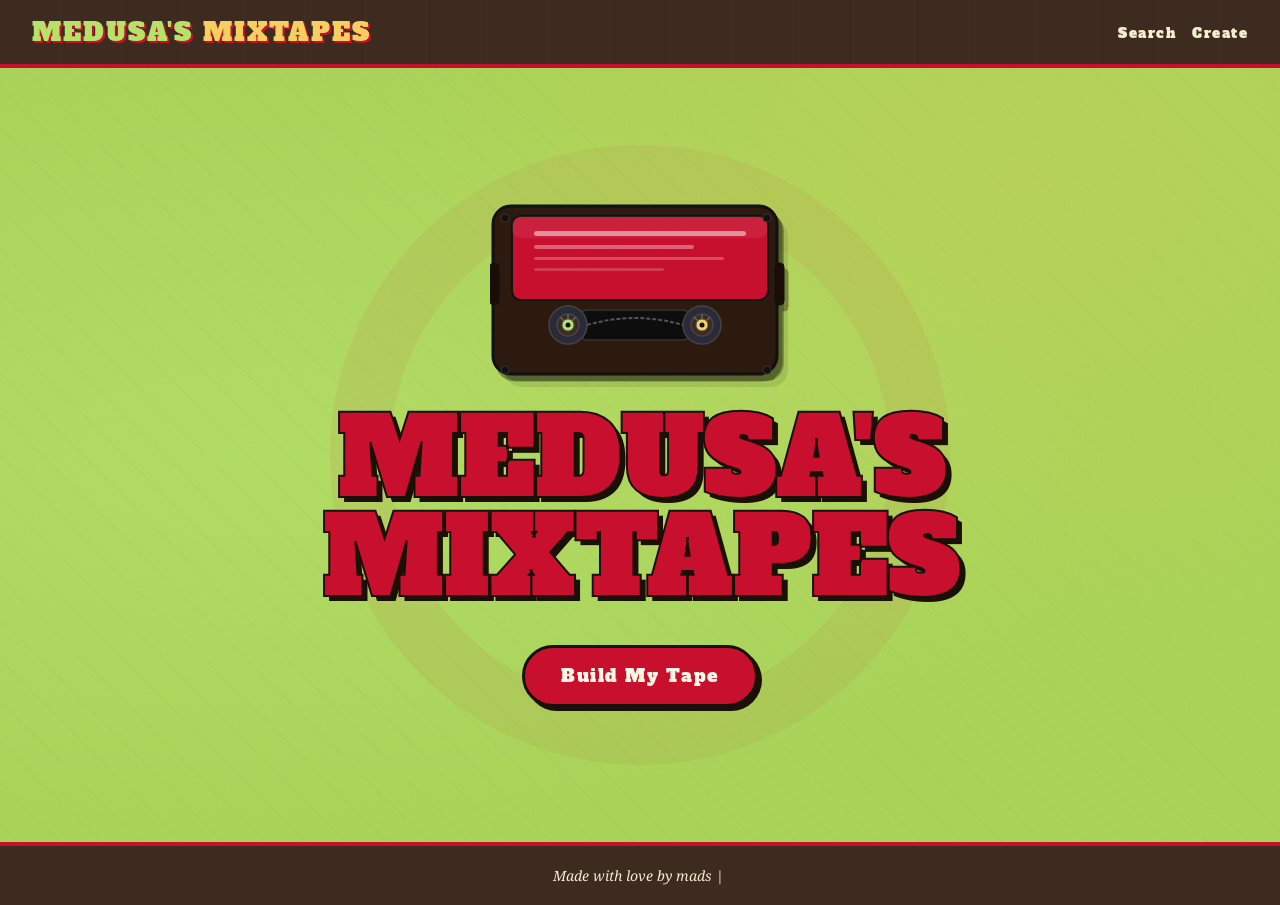
==== commit b5be8633: "Update index.html" ====
--- a/index.html
+++ b/index.html
@@ -47,22 +47,15 @@
 
     .hero-actions { display: flex; gap: 16px; flex-wrap: wrap; justify-content: center; }
 
-    /* Cassette floats AND tilts like the screenshot */
     .cassette-hero {
-      margin: 0 auto 28px;
-      animation: cassetteFloat 3.5s ease-in-out infinite;
-      filter: drop-shadow(6px 8px 4px rgba(26,16,8,0.45));
+      margin: 0 auto 24px;
+      animation: float 4s ease-in-out infinite;
+      filter: drop-shadow(4px 6px 0px rgba(26,16,8,0.4));
     }
-    @keyframes cassetteFloat {
-      0%   { transform: translateY(0px)   rotate(-8deg); }
-      50%  { transform: translateY(-20px) rotate(-6deg); }
-      100% { transform: translateY(0px)   rotate(-8deg); }
+    @keyframes float {
+      0%,100% { transform: translateY(0) rotate(-1.5deg); }
+      50%      { transform: translateY(-18px) rotate(1.5deg); }
     }
-
-    /* Reel spin animation */
-    .reel-l { transform-origin: 112px 162px; animation: reelSpin 2s linear infinite; }
-    .reel-r { transform-origin: 248px 162px; animation: reelSpin 2s linear infinite; }
-    @keyframes reelSpin { to { transform: rotate(360deg); } }
 
     .footer-strip {
       background: var(--tape-brown);
@@ -88,113 +81,52 @@
 
 <section class="hero">
 
-  <!--
-    Cassette SVG — styled to match the reference image:
-    - Rounded rect body with thick dark border
-    - Bright red label with white ruled lines
-    - Large dark chunky reels with yellow/green hubs
-    - Side notch tabs
-    - Tape window cutout
-    - Slight tilt + float animation
-  -->
-  <svg class="cassette-hero" width="360" height="220" viewBox="0 0 360 220" fill="none" xmlns="http://www.w3.org/2000/svg">
-
-    <!-- Drop shadow layer -->
-    <rect x="14" y="14" width="332" height="196" rx="28" fill="rgba(0,0,0,0.28)"/>
-
-    <!-- Main cassette body — very dark brown like screenshot -->
-    <rect x="4" y="4" width="332" height="196" rx="28"
-      fill="#1E0F07" stroke="#0d0600" stroke-width="4"/>
-
-    <!-- Subtle body highlight at top -->
-    <rect x="4" y="4" width="332" height="50" rx="28" fill="rgba(255,255,255,0.04)"/>
-
-    <!-- === RED LABEL AREA === -->
-    <rect x="28" y="16" width="304" height="110" rx="16"
-      fill="#D91A2A" stroke="#0d0600" stroke-width="2.5"/>
-
-    <!-- Label shine at top -->
-    <rect x="28" y="16" width="304" height="32" rx="16" fill="rgba(255,255,255,0.12)"/>
-
-    <!-- White ruled lines on label (like the reference) -->
-    <rect x="52" y="56"  width="256" height="8"  rx="4" fill="rgba(255,255,255,0.70)"/>
-    <rect x="52" y="74"  width="200" height="6"  rx="3" fill="rgba(255,255,255,0.50)"/>
-    <rect x="52" y="90"  width="230" height="5"  rx="3" fill="rgba(255,255,255,0.38)"/>
-    <rect x="52" y="104" width="170" height="4"  rx="2" fill="rgba(255,255,255,0.28)"/>
-
-    <!-- === LEFT SIDE TAB (notch) === -->
-    <rect x="0" y="86" width="14" height="52" rx="7"
-      fill="#110800" stroke="#0d0600" stroke-width="2"/>
-    <!-- Tab detail line -->
-    <rect x="5" y="96" width="4" height="32" rx="2" fill="rgba(255,255,255,0.08)"/>
-
-    <!-- === RIGHT SIDE TAB === -->
-    <rect x="346" y="86" width="14" height="52" rx="7"
-      fill="#110800" stroke="#0d0600" stroke-width="2"/>
-    <rect x="351" y="96" width="4" height="32" rx="2" fill="rgba(255,255,255,0.08)"/>
-
-    <!-- === TAPE WINDOW CUTOUT === -->
-    <rect x="102" y="138" width="156" height="46" rx="12"
-      fill="#0a0500" stroke="#1a0a00" stroke-width="2"/>
-    <!-- Window inner highlight -->
-    <rect x="104" y="140" width="152" height="12" rx="6" fill="rgba(255,255,255,0.03)"/>
-
-    <!-- === LEFT REEL (animated) === -->
-    <g class="reel-l">
-      <!-- Outer reel ring -->
-      <circle cx="112" cy="162" r="32" fill="#1a0d06" stroke="#0d0600" stroke-width="3"/>
-      <!-- Middle ring -->
-      <circle cx="112" cy="162" r="20" fill="#2a1a0a" stroke="#1a0a00" stroke-width="2"/>
-      <!-- Hub — yellow/green like reference -->
-      <circle cx="112" cy="162" r="11" fill="#C8B820" stroke="#8a7a00" stroke-width="1.5"/>
-      <!-- Center hole -->
-      <circle cx="112" cy="162" r="4"  fill="#0d0600"/>
-      <!-- Spokes -->
-      <line x1="112" y1="145" x2="112" y2="154" stroke="#8a7a00" stroke-width="2.5" stroke-linecap="round"/>
-      <line x1="101" y1="149" x2="107" y2="156" stroke="#8a7a00" stroke-width="2.5" stroke-linecap="round"/>
-      <line x1="123" y1="149" x2="117" y2="156" stroke="#8a7a00" stroke-width="2.5" stroke-linecap="round"/>
-      <line x1="98"  y1="161" x2="107" y2="161" stroke="#8a7a00" stroke-width="2.5" stroke-linecap="round"/>
-      <line x1="126" y1="161" x2="117" y2="161" stroke="#8a7a00" stroke-width="2.5" stroke-linecap="round"/>
-      <line x1="101" y1="173" x2="107" y2="166" stroke="#8a7a00" stroke-width="2.5" stroke-linecap="round"/>
-      <line x1="123" y1="173" x2="117" y2="166" stroke="#8a7a00" stroke-width="2.5" stroke-linecap="round"/>
-    </g>
-
-    <!-- === RIGHT REEL (animated) === -->
-    <g class="reel-r">
-      <circle cx="248" cy="162" r="32" fill="#1a0d06" stroke="#0d0600" stroke-width="3"/>
-      <circle cx="248" cy="162" r="20" fill="#2a1a0a" stroke="#1a0a00" stroke-width="2"/>
-      <!-- Hub — green like reference right reel -->
-      <circle cx="248" cy="162" r="11" fill="#6BB820" stroke="#3a7a00" stroke-width="1.5"/>
-      <circle cx="248" cy="162" r="4"  fill="#0d0600"/>
-      <!-- Spokes -->
-      <line x1="248" y1="145" x2="248" y2="154" stroke="#3a7a00" stroke-width="2.5" stroke-linecap="round"/>
-      <line x1="237" y1="149" x2="243" y2="156" stroke="#3a7a00" stroke-width="2.5" stroke-linecap="round"/>
-      <line x1="259" y1="149" x2="253" y2="156" stroke="#3a7a00" stroke-width="2.5" stroke-linecap="round"/>
-      <line x1="234" y1="161" x2="243" y2="161" stroke="#3a7a00" stroke-width="2.5" stroke-linecap="round"/>
-      <line x1="262" y1="161" x2="253" y2="161" stroke="#3a7a00" stroke-width="2.5" stroke-linecap="round"/>
-      <line x1="237" y1="173" x2="243" y2="166" stroke="#3a7a00" stroke-width="2.5" stroke-linecap="round"/>
-      <line x1="259" y1="173" x2="253" y2="166" stroke="#3a7a00" stroke-width="2.5" stroke-linecap="round"/>
-    </g>
-
-    <!-- === TAPE PATH between reels === -->
-    <path d="M144 162 Q180 146 216 162"
-      stroke="#2a1500" stroke-width="3" fill="none" stroke-dasharray="6 3"/>
-
-    <!-- === CORNER SCREW HOLES === -->
-    <circle cx="22"  cy="22"  r="7" fill="#110800" stroke="#0d0600" stroke-width="2"/>
-    <circle cx="338" cy="22"  r="7" fill="#110800" stroke="#0d0600" stroke-width="2"/>
-    <circle cx="22"  cy="192" r="7" fill="#110800" stroke="#0d0600" stroke-width="2"/>
-    <circle cx="338" cy="192" r="7" fill="#110800" stroke="#0d0600" stroke-width="2"/>
-    <!-- Screw cross marks -->
-    <line x1="19" y1="22" x2="25" y2="22" stroke="rgba(255,255,255,0.15)" stroke-width="1.5"/>
-    <line x1="22" y1="19" x2="22" y2="25" stroke="rgba(255,255,255,0.15)" stroke-width="1.5"/>
-    <line x1="335" y1="22" x2="341" y2="22" stroke="rgba(255,255,255,0.15)" stroke-width="1.5"/>
-    <line x1="338" y1="19" x2="338" y2="25" stroke="rgba(255,255,255,0.15)" stroke-width="1.5"/>
-    <line x1="19" y1="192" x2="25" y2="192" stroke="rgba(255,255,255,0.15)" stroke-width="1.5"/>
-    <line x1="22" y1="189" x2="22" y2="195" stroke="rgba(255,255,255,0.15)" stroke-width="1.5"/>
-    <line x1="335" y1="192" x2="341" y2="192" stroke="rgba(255,255,255,0.15)" stroke-width="1.5"/>
-    <line x1="338" y1="189" x2="338" y2="195" stroke="rgba(255,255,255,0.15)" stroke-width="1.5"/>
-
+  <!-- Cassette SVG — original version, no label text -->
+  <svg class="cassette-hero" width="300" height="185" viewBox="0 0 300 185" fill="none">
+    <rect x="10" y="10" width="284" height="168" rx="18" fill="rgba(0,0,0,0.25)"/>
+    <rect x="3" y="3" width="284" height="168" rx="18" fill="#2C1A0E" stroke="#111" stroke-width="3"/>
+    <!-- Red label — expanded to fill symmetrically (x=22 to x=278, width=256) -->
+    <rect x="22" y="13" width="256" height="84" rx="9" fill="#C8102E" stroke="#111" stroke-width="2"/>
+    <defs>
+      <pattern id="hatch" width="6" height="6" patternTransform="rotate(45)" patternUnits="userSpaceOnUse">
+        <line x1="0" y1="0" x2="0" y2="6" stroke="#000" stroke-width="1"/>
+      </pattern>
+    </defs>
+    <rect x="22" y="13" width="256" height="84" rx="9" fill="url(#hatch)" opacity="0.06"/>
+    <rect x="22" y="13" width="256" height="22" rx="9" fill="rgba(255,255,255,0.07)"/>
+    <!-- Ruled lines — centred within label -->
+    <rect x="44" y="28" width="212" height="5" rx="3" fill="rgba(255,255,255,0.5)"/>
+    <rect x="44" y="42" width="160" height="4" rx="2" fill="rgba(255,255,255,0.35)"/>
+    <rect x="44" y="54" width="190" height="3" rx="2" fill="rgba(255,255,255,0.25)"/>
+    <rect x="44" y="65" width="130" height="3" rx="2" fill="rgba(255,255,255,0.18)"/>
+    <!-- Side tabs -->
+    <rect x="0"   y="60" width="9" height="42" rx="4" fill="#1a0c06" stroke="#111" stroke-width="1"/>
+    <rect x="285" y="60" width="9" height="42" rx="4" fill="#1a0c06" stroke="#111" stroke-width="1"/>
+    <!-- Window — centred: body centre=145, window width=110, so x=(145-55)=90 -->
+    <rect x="90" y="107" width="110" height="30" rx="7" fill="#0d0d0d" stroke="#333" stroke-width="1.5"/>
+    <!-- Left reel — centred at cx=78 (equal spacing from sides) -->
+    <circle cx="78"  cy="122" r="19" fill="#2a2a3a" stroke="#444" stroke-width="1.5"/>
+    <circle cx="78"  cy="122" r="11" fill="#3D2B1F" stroke="#444" stroke-width="1.5"/>
+    <circle cx="78"  cy="122" r="6"  fill="#B7E26A" stroke="#555" stroke-width="1"/>
+    <circle cx="78"  cy="122" r="2.5" fill="#111"/>
+    <line x1="78"  y1="111" x2="78"  y2="116" stroke="#666" stroke-width="1.5"/>
+    <line x1="70"  y1="114" x2="74"  y2="118" stroke="#666" stroke-width="1.5"/>
+    <line x1="86"  y1="114" x2="82"  y2="118" stroke="#666" stroke-width="1.5"/>
+    <!-- Right reel — centred at cx=212 (mirror of 78 around 145) -->
+    <circle cx="212" cy="122" r="19" fill="#2a2a3a" stroke="#444" stroke-width="1.5"/>
+    <circle cx="212" cy="122" r="11" fill="#3D2B1F" stroke="#444" stroke-width="1.5"/>
+    <circle cx="212" cy="122" r="6"  fill="#F5D060" stroke="#555" stroke-width="1"/>
+    <circle cx="212" cy="122" r="2.5" fill="#111"/>
+    <line x1="212" y1="111" x2="212" y2="116" stroke="#666" stroke-width="1.5"/>
+    <line x1="204" y1="114" x2="208" y2="118" stroke="#666" stroke-width="1.5"/>
+    <line x1="220" y1="114" x2="216" y2="118" stroke="#666" stroke-width="1.5"/>
+    <!-- Tape path — between reels, centred -->
+    <path d="M97 122 Q145 108 193 122" stroke="#555" stroke-width="2" fill="none" stroke-dasharray="4 2"/>
+    <!-- Screw holes -->
+    <circle cx="15"  cy="15"  r="4" fill="#111" stroke="#333"/>
+    <circle cx="277" cy="15"  r="4" fill="#111" stroke="#333"/>
+    <circle cx="15"  cy="167" r="4" fill="#111" stroke="#333"/>
+    <circle cx="277" cy="167" r="4" fill="#111" stroke="#333"/>
   </svg>
 
   <h1 class="hero-title">MEDUSA'S<br/>MIXTAPES</h1>
@@ -205,7 +137,7 @@
 </section>
 
 <footer class="footer-strip">
-  Made with love by mads &nbsp;|&nbsp;
+  Made with love by mads&nbsp;|&nbsp;
   <a href="https://developer.spotify.com" target="_blank"></a>
 </footer>
 
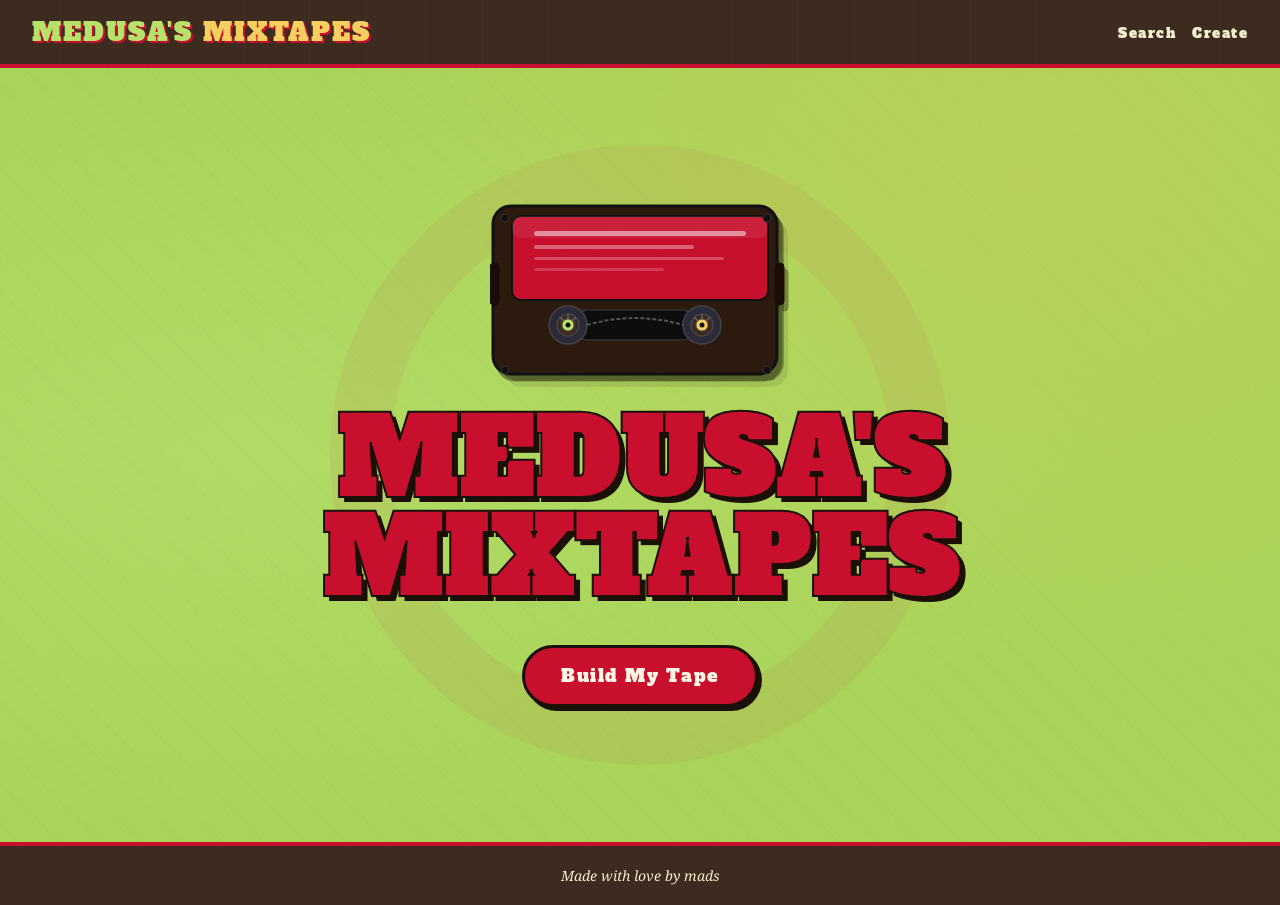
==== commit 657535bd: "Update index.html" ====
--- a/index.html
+++ b/index.html
@@ -137,7 +137,7 @@
 </section>
 
 <footer class="footer-strip">
-  Made with love by mads&nbsp;|&nbsp;
+  Made with love by mads
   <a href="https://developer.spotify.com" target="_blank"></a>
 </footer>
 
